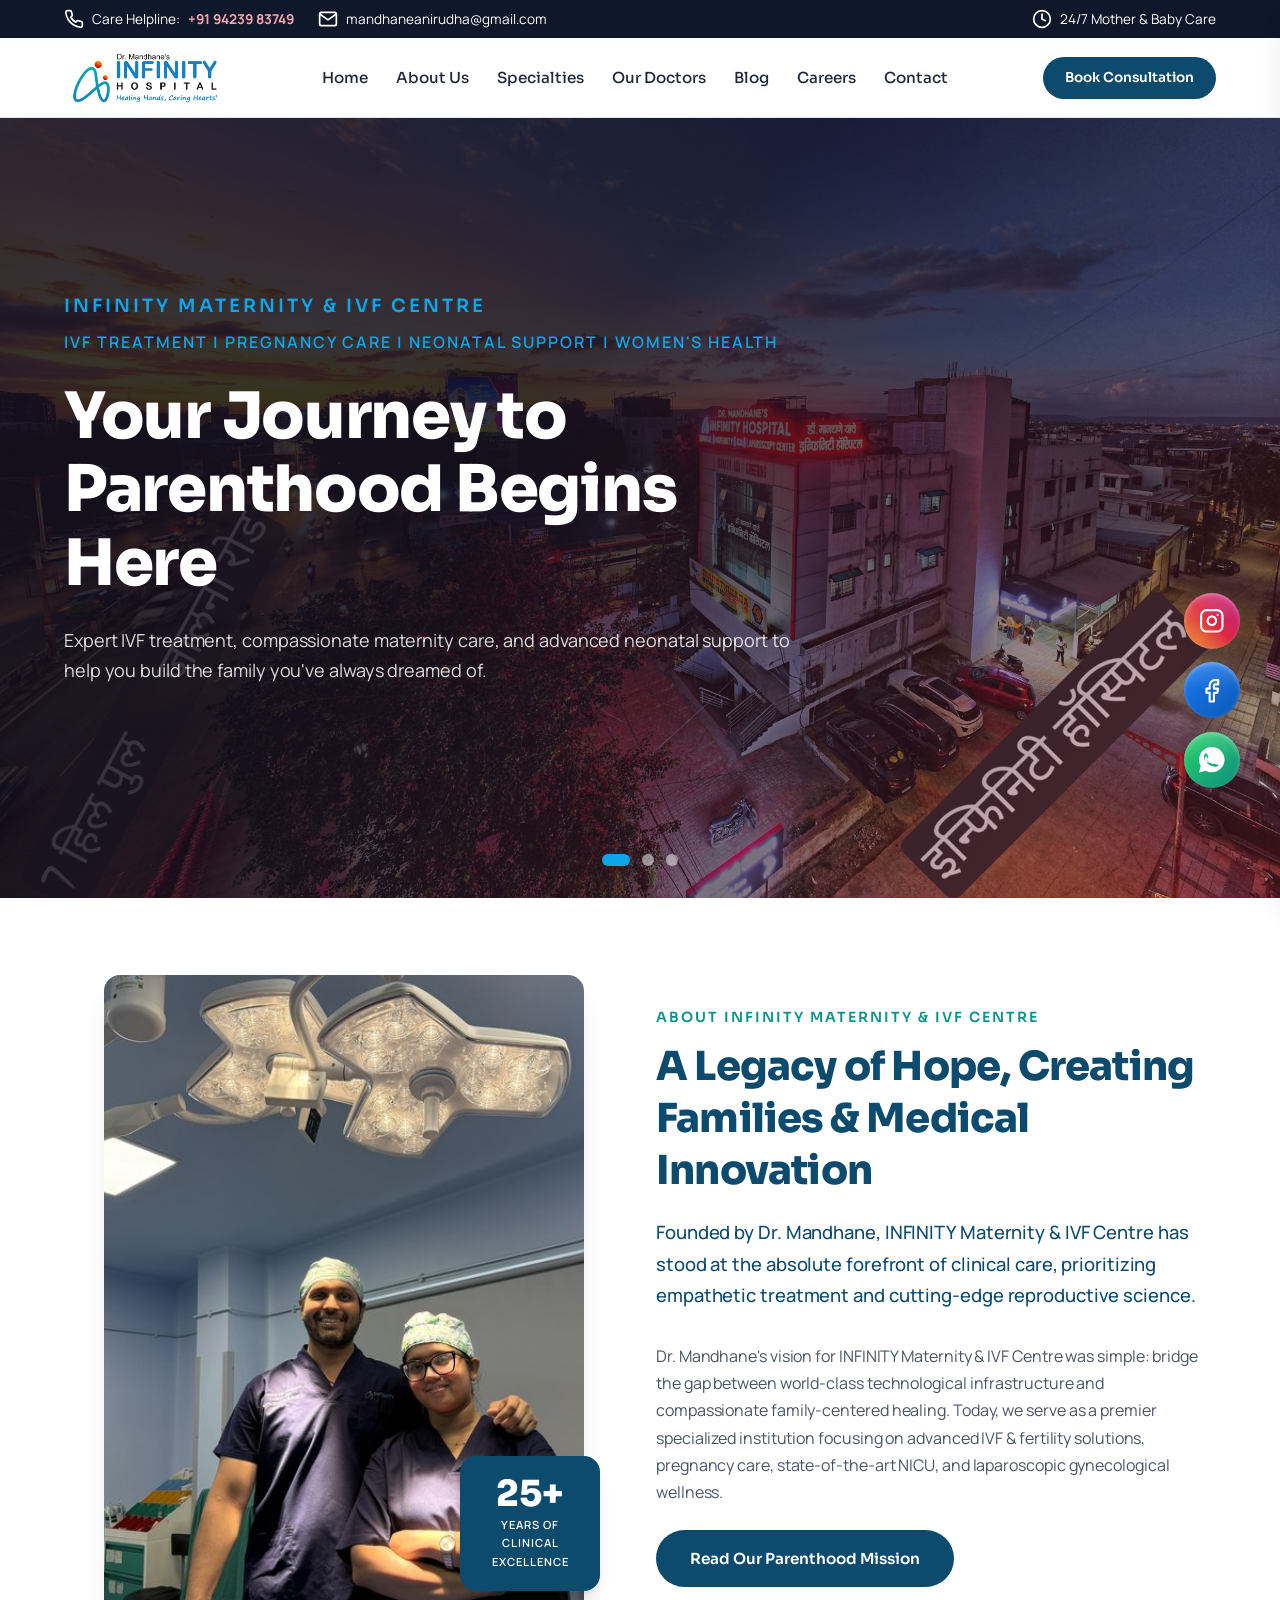
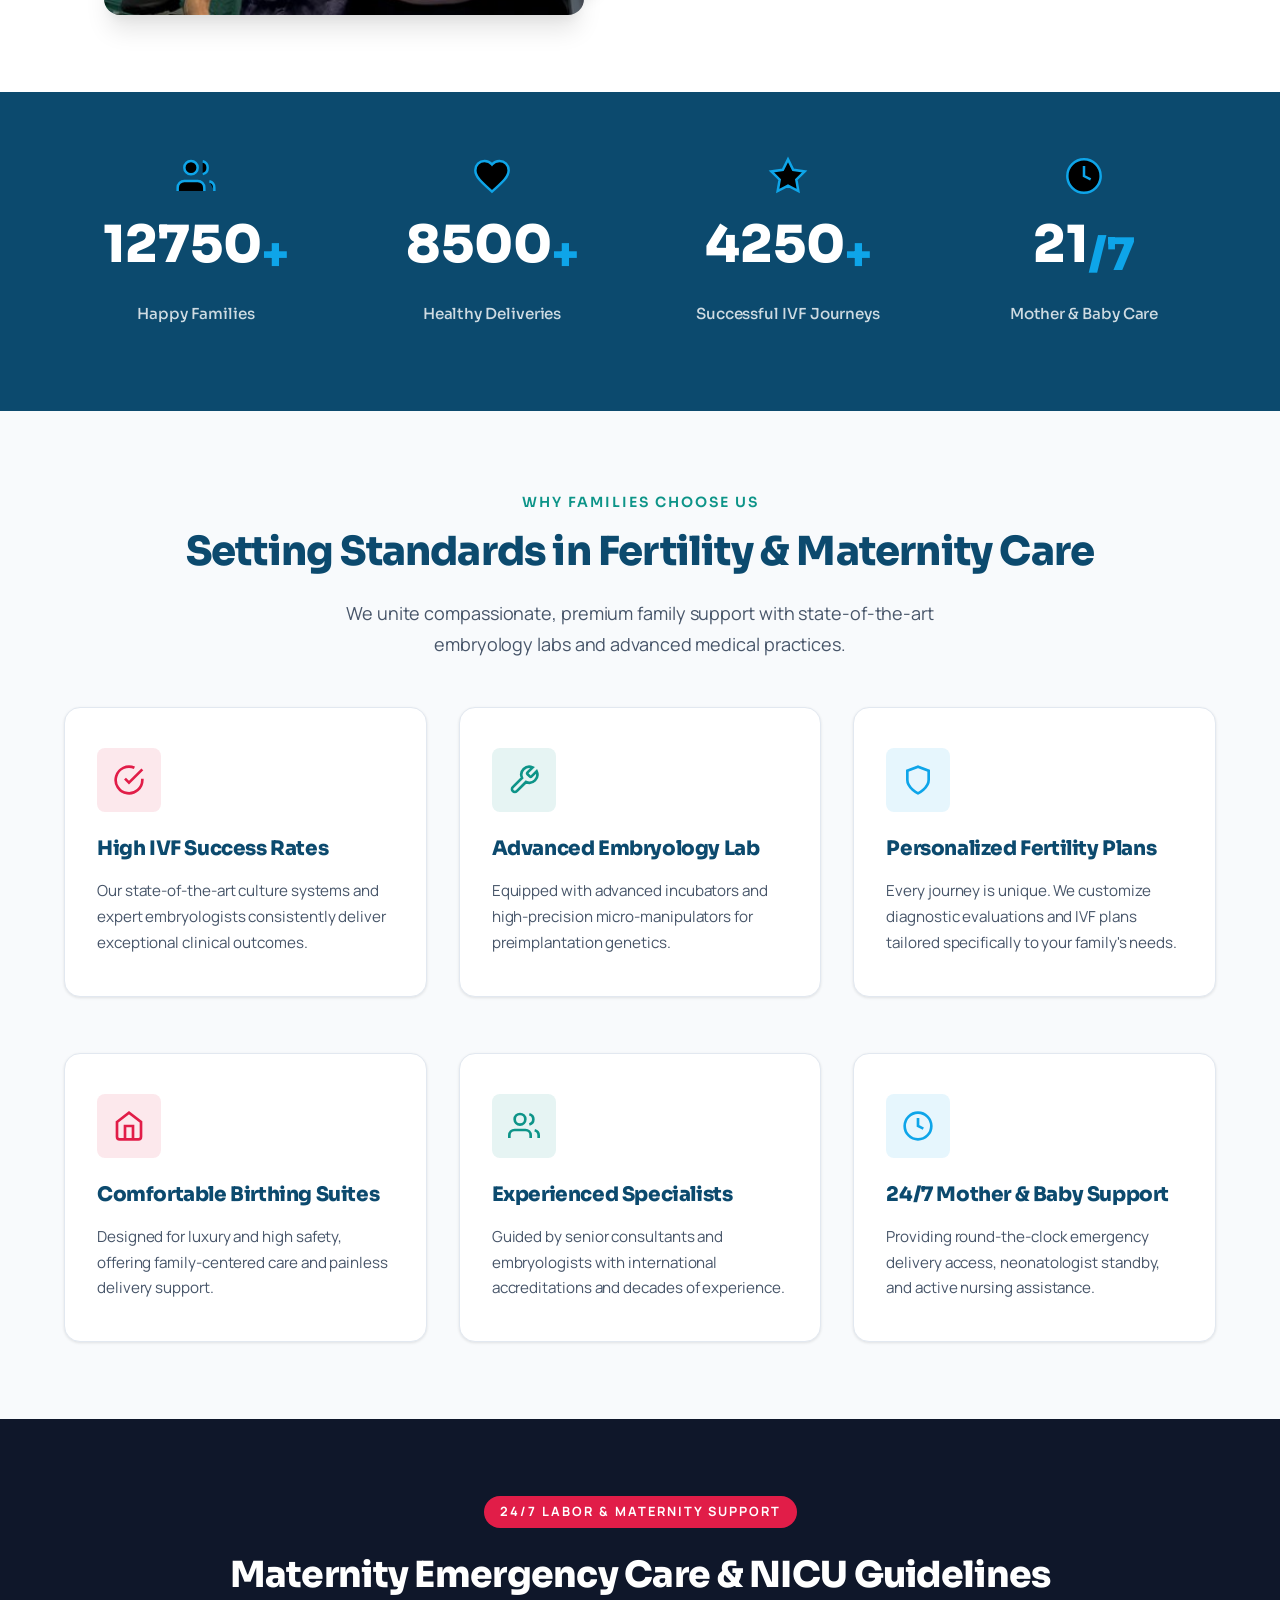
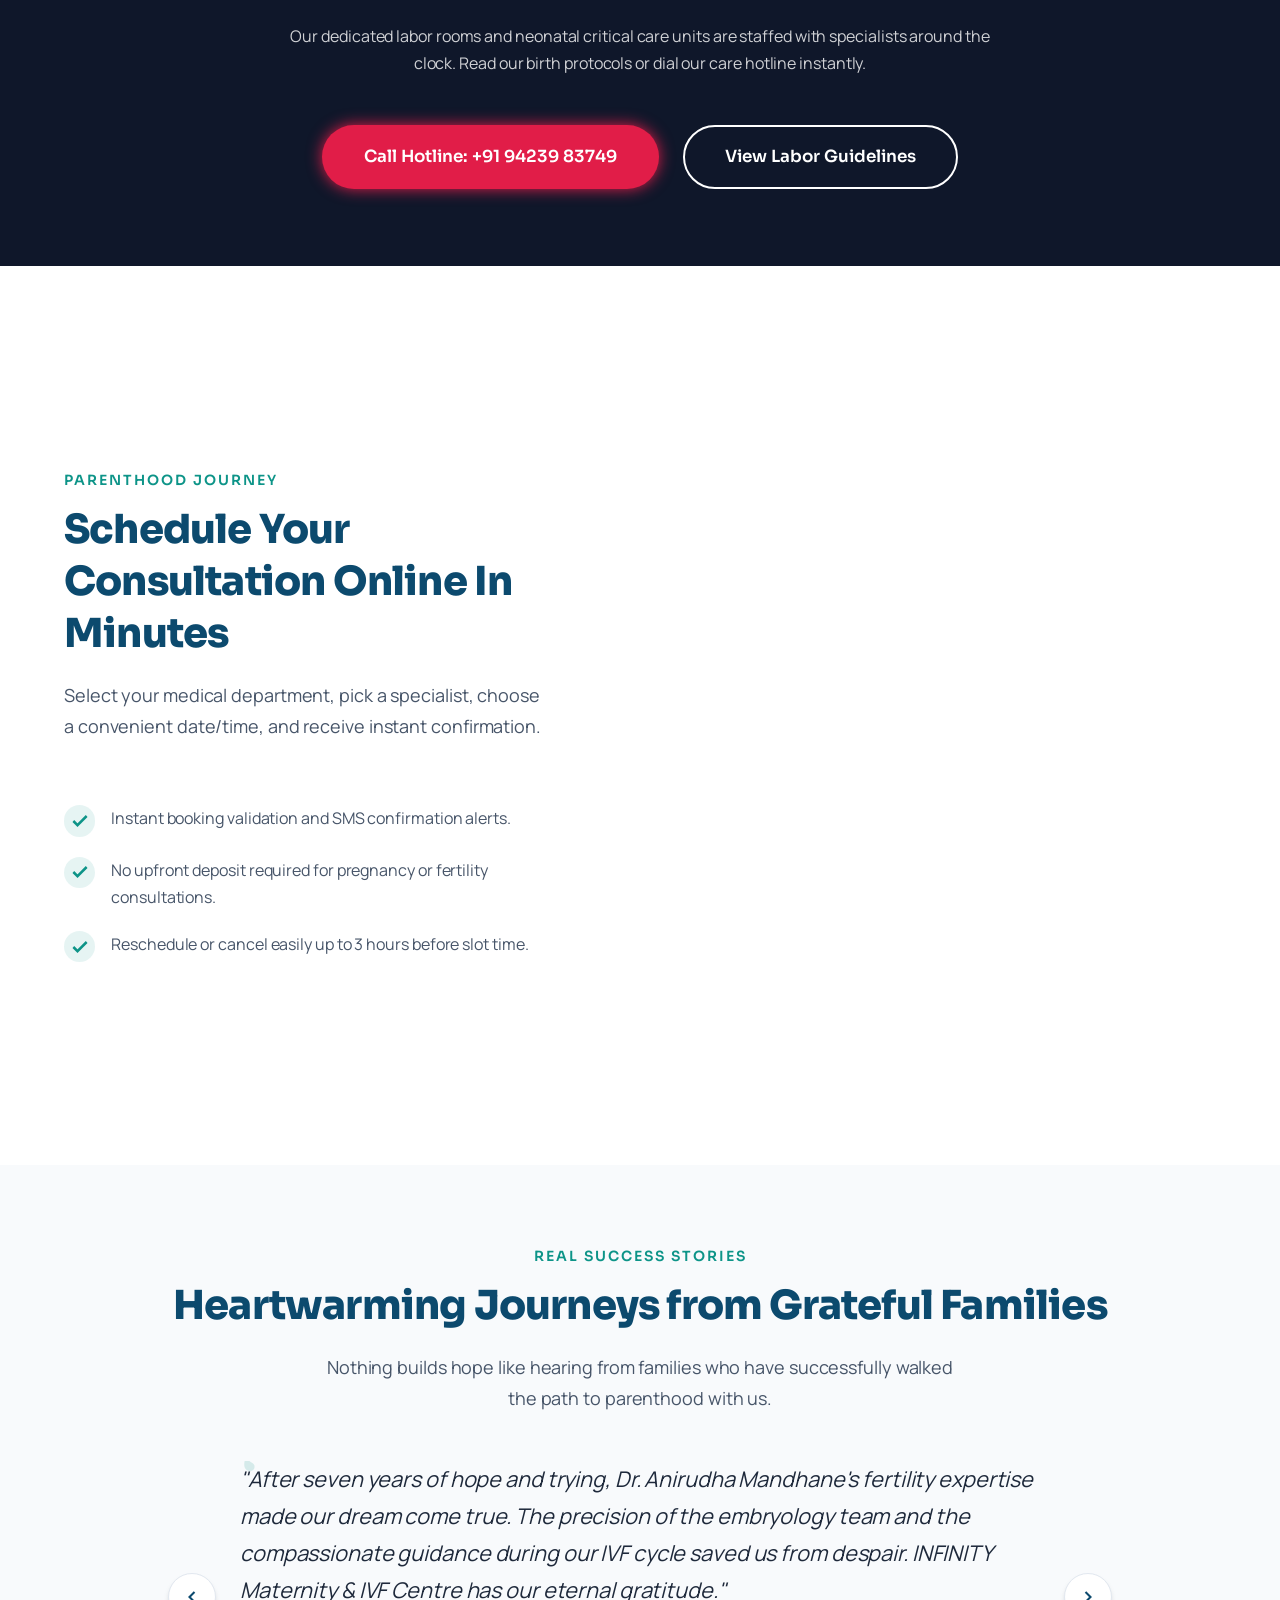
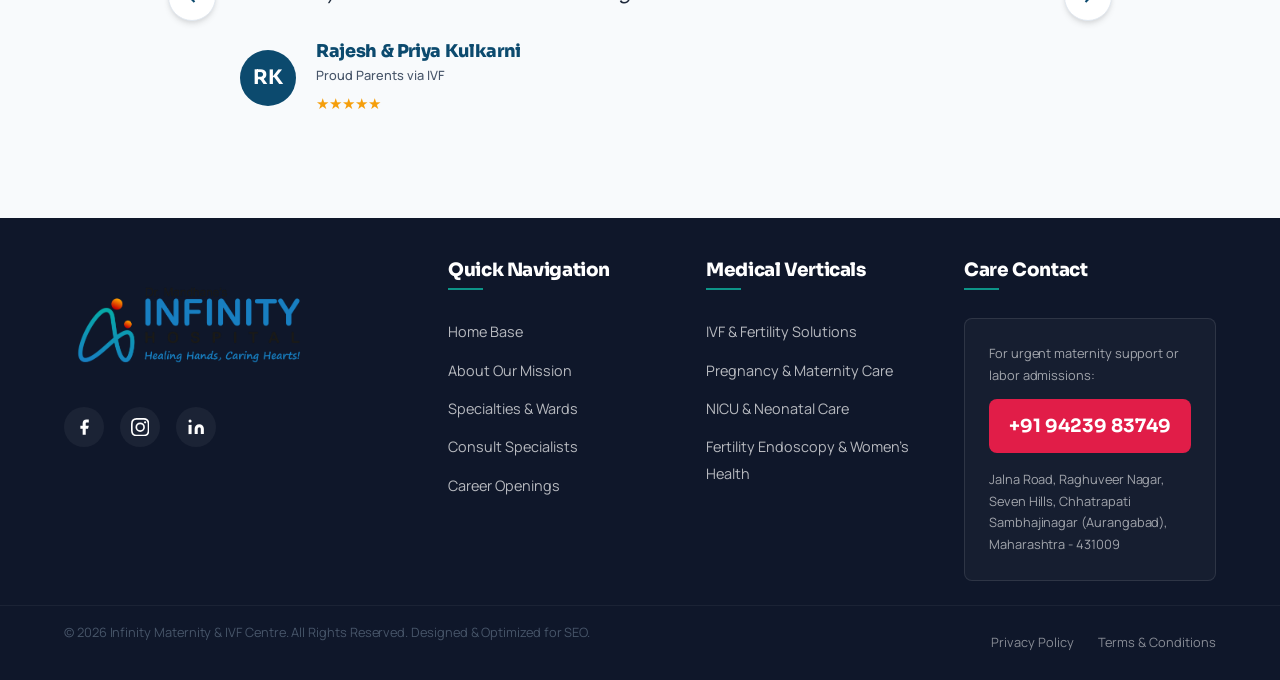
==== INFINITY Hospital/index.html @ 7b7a64b6 "first commit" ====
<!DOCTYPE html>
<html lang="en">

<head>
    <meta charset="UTF-8">
    <meta name="viewport" content="width=device-width, initial-scale=1.0">

    <!-- Primary Meta Tags -->
    <title>INFINITY Maternity & IVF Centre | Nurturing Hope, Creating Families</title>
    <meta name="title" content="INFINITY Maternity & IVF Centre | Nurturing Hope, Creating Families">
    <meta name="description"
        content="INFINITY Maternity & IVF Centre provides world-class fertility treatments, compassionate maternity care, and advanced neonatal support. Book a consultation today.">
    <meta name="keywords"
        content="INFINITY Maternity, Infinity IVF Centre, IVF treatment, pregnancy care, neonatal support, fertility solutions, Aurangabad maternity centre">
    <meta name="author" content="INFINITY Maternity & IVF Centre">
    <meta name="robots" content="index, follow">

    <!-- Open Graph / Facebook -->
    <meta property="og:type" content="website">
    <meta property="og:url" content="https://www.infinitymaternityivf.com/">
    <meta property="og:title" content="INFINITY Maternity & IVF Centre | Nurturing Hope, Creating Families">
    <meta property="og:description"
        content="INFINITY Maternity & IVF Centre provides world-class fertility treatments, compassionate maternity care, and advanced neonatal support.">
    <meta property="og:image" content="asset/logo-png.png">

    <!-- Twitter -->
    <meta property="twitter:card" content="summary_large_image">
    <meta property="twitter:url" content="https://www.infinitymaternityivf.com/">
    <meta property="twitter:title" content="INFINITY Maternity & IVF Centre | Nurturing Hope, Creating Families">
    <meta property="twitter:description"
        content="INFINITY Maternity & IVF Centre provides world-class fertility treatments, compassionate maternity care, and advanced neonatal support.">
    <meta property="twitter:image" content="asset/logo-png.png">

    <!-- Google Fonts -->
    <link rel="preconnect" href="https://fonts.googleapis.com">
    <link rel="preconnect" href="https://fonts.gstatic.com" crossorigin>
    <link
        href="https://fonts.googleapis.com/css2?family=Manrope:wght@300;400;500;600;700;800&family=Sora:wght@300;400;500;600;700;800&display=swap"
        rel="stylesheet">

    <!-- Stylesheet -->
    <link rel="stylesheet" href="style.css">

    <!-- SEO Schema Markup (JSON-LD) -->
    <script type="application/ld+json">
    {
      "@context": "https://schema.org",
      "@type": "MedicalBusiness",
      "name": "INFINITY Maternity & IVF Centre",
      "alternateName": "INFINITY Maternity & IVF Centre",
      "url": "https://www.infinitymaternityivf.com",
      "logo": "https://www.infinitymaternityivf.com/asset/logo-png.png",
      "image": "https://www.infinitymaternityivf.com/assets/images/centre-building.jpg",
      "description": "INFINITY Maternity & IVF Centre provides world-class fertility treatments, compassionate maternity care, and advanced neonatal support.",
      "slogan": "Nurturing Hope, Creating Families",
      "telephone": "+919423983749",
      "emergencyTelephone": "+919423983749",
      "address": {
        "@type": "PostalAddress",
        "streetAddress": "Jalna Road, Raghuveer Nagar, Seven Hills",
        "addressLocality": "Chhatrapati Sambhajinagar (Aurangabad)",
        "addressRegion": "Maharashtra",
        "postalCode": "431009",
        "addressCountry": "IN"
      },
      "geo": {
        "@type": "GeoCoordinates",
        "latitude": "19.8762015",
        "longitude": "75.3492012"
      },
      "openingHoursSpecification": {
        "@type": "OpeningHoursSpecification",
        "dayOfWeek": [
          "Monday",
          "Tuesday",
          "Wednesday",
          "Thursday",
          "Friday",
          "Saturday",
          "Sunday"
        ],
        "opens": "00:00",
        "closes": "23:59"
      },
      "sameAs": [
        "https://www.facebook.com/profile.php?id=61566189864378",
        "https://www.instagram.com/infinityhospital19"
      ]
    }
    </script>
</head>

<body>

    <!-- TOP INFO BAR -->
    <div class="top-bar">
        <div class="container top-bar-content">
            <div class="top-contact-info">
                <span class="info-item">
                    <svg class="icon" viewBox="0 0 24 24">
                        <path
                            d="M22 16.92v3a2 2 0 0 1-2.18 2 19.79 19.79 0 0 1-8.63-3.07 19.5 19.5 0 0 1-6-6 19.79 19.79 0 0 1-3.07-8.67A2 2 0 0 1 4.11 2h3a2 2 0 0 1 2 1.72 12.84 12.84 0 0 0 .7 2.81 2 2 0 0 1-.45 2.11L8.09 9.91a16 16 0 0 0 6 6l1.27-1.27a2 2 0 0 1 2.11-.45 12.84 12.84 0 0 0 2.81.7A2 2 0 0 1 22 16.92z" />
                    </svg>
                    Care Helpline: <a href="tel:+919423983749" class="emergency-link">+91 94239 83749</a>
                </span>
                <span class="info-item hide-mobile">
                    <svg class="icon" viewBox="0 0 24 24">
                        <path d="M4 4h16c1.1 0 2 .9 2 2v12c0 1.1-.9 2-2 2H4c-1.1 0-2-.9-2-2V6c0-1.1.9-2 2-2z" />
                        <polyline points="22,6 12,13 2,6" />
                    </svg>
                    <a href="mailto:mandhaneanirudha@gmail.com">mandhaneanirudha@gmail.com</a>
                </span>
            </div>
            <div class="top-social-hours">
                <span class="info-item">
                    <svg class="icon" viewBox="0 0 24 24">
                        <circle cx="12" cy="12" r="10" />
                        <polyline points="12 6 12 12 16 14" />
                    </svg>
                    24/7 Mother & Baby Care
                </span>
            </div>
        </div>
    </div>

    <!-- STICKY HEADER / NAVIGATION -->
    <header class="main-header">
        <div class="container nav-container">
            <!-- Brand Logo -->
            <a href="index.html" class="logo">
                <img src="asset/logo-png.png" alt="INFINITY Maternity & IVF Centre Logo" class="logo-img">
            </a>

            <!-- Desktop Navigation Menu -->
            <nav class="nav-menu" id="navMenu">
                <a href="index.html" class="nav-link active">Home</a>
                <a href="about.html" class="nav-link">About Us</a>
                <a href="specialties.html" class="nav-link">Specialties</a>
                <a href="doctors.html" class="nav-link">Our Doctors</a>
                <a href="blog.html" class="nav-link">Blog</a>
                <a href="careers.html" class="nav-link">Careers</a>
                <a href="contact.html" class="nav-link">Contact</a>
            </nav>

            <!-- CTA & Burger Action Buttons -->
            <div class="nav-actions">
                <a href="index.html#appointment" class="btn btn-primary btn-sm hide-tablet">Book Consultation</a>
                <button class="burger-menu" id="burgerToggle" aria-label="Toggle Navigation">
                    <span class="line"></span>
                    <span class="line"></span>
                    <span class="line"></span>
                </button>
            </div>
        </div>
    </header>

    <!-- MOBILE DRAWER MENU -->
    <div class="mobile-drawer" id="mobileDrawer">
        <div class="drawer-header">
            <span class="brand-name">INFINITY MATERNITY & IVF CENTRE</span>
            <button class="btn-close" id="drawerClose" aria-label="Close Navigation">&times;</button>
        </div>
        <nav class="drawer-nav">
            <a href="index.html" class="drawer-link">Home</a>
            <a href="about.html" class="drawer-link">About Us</a>
            <a href="specialties.html" class="drawer-link">Specialties & Wards</a>
            <a href="doctors.html" class="drawer-link">Our Doctors</a>
            <a href="blog.html" class="drawer-link">Blog</a>
            <a href="careers.html" class="drawer-link">Careers</a>
            <a href="contact.html" class="drawer-link">Contact Us</a>
            <div class="drawer-cta-wrapper">
                <a href="index.html#appointment" class="btn btn-primary btn-block drawer-booking-btn">Book
                    Consultation</a>
                <a href="tel:+919423983749" class="btn btn-danger btn-block text-center mt-2">Helpline: +91 94239
                    83749</a>
            </div>
        </nav>
    </div>
    <div class="drawer-overlay" id="drawerOverlay"></div>

    <main>
        <!-- HERO BANNER SECTION -->
        <section id="home" class="hero-section">
            <div class="hero-slideshow">
                <!-- Slide 1: Parenthood Journey Begins Here (Warm Rose/Pink) -->
                <div class="hero-slide active"
                    style="background-image: linear-gradient(135deg, rgba(20, 15, 30, 0.85) 40%, rgba(244, 63, 94, 0.2) 100%), url('asset/infinityhospital-1.jpg');">
                </div>
                <!-- Slide 2: Advanced IVF & Fertility Care (Pastel Blue) -->
                <div class="hero-slide"
                    style="background-image: linear-gradient(135deg, rgba(20, 15, 30, 0.85) 40%, rgba(14, 165, 233, 0.2) 100%), url('asset/infinityhospital-2.jpg');">
                </div>
                <!-- Slide 3: Safe Motherhood & Newborn Care (Soft Lavender) -->
                <div class="hero-slide"
                    style="background-image: linear-gradient(135deg, rgba(20, 15, 30, 0.85) 40%, rgba(168, 85, 247, 0.2) 100%), url('asset/infinityhospital-3.jpg');">
                </div>

            </div>

            <div class="container hero-content-wrapper">
                <div class="hero-text-area">
                    <span class="hero-tagline">INFINITY Maternity & IVF Centre</span>
                    <span class="hero-subtitle"
                        style="display: block; font-size: 1rem; font-weight: 600; letter-spacing: 2px; color: var(--primary-light); text-transform: uppercase; margin-top: -0.5rem; margin-bottom: 1.5rem;">IVF
                        Treatment | Pregnancy Care | Neonatal Support | Women's Health</span>
                    <h1 class="hero-headline">Your Journey to<br><span class="highlight-text">Parenthood Begins
                            Here</span></h1>
                    <p class="hero-subtext">Expert IVF treatment, compassionate maternity care, and advanced neonatal
                        support to help you build the family you've always dreamed of.</p>




                </div>


            </div>

            <!-- Carousel Pagination Dots -->
            <div class="slide-dots">
                <span class="slide-dot active" data-slide="0"></span>
                <span class="slide-dot" data-slide="1"></span>
                <span class="slide-dot" data-slide="2"></span>

            </div>
        </section>

        <!-- INTRODUCTION SECTION -->
        <section id="about" class="section about-section">
            <div class="container">
                <div class="grid grid-2">
                    <div class="about-image-wrapper">
                        <div class="image-box">
                            <img src="asset/doctor image.jpg" alt="INFINITY Maternity & IVF Centre Care"
                                class="img-responsive main-about-img">
                            <div class="experience-badge animate-float">
                                <span class="badge-num">25+</span>
                                <span class="badge-txt">Years of Clinical Excellence</span>
                            </div>
                        </div>
                    </div>
                    <div class="about-content">
                        <span class="section-tag">About INFINITY Maternity & IVF Centre</span>
                        <h2 class="section-title">A Legacy of Hope, Creating Families & Medical Innovation</h2>
                        <p class="section-desc text-highlight">Founded by Dr. Mandhane, INFINITY Maternity & IVF Centre
                            has stood at the absolute forefront of clinical care, prioritizing empathetic treatment and
                            cutting-edge reproductive science.</p>
                        <p class="mb-4">Dr. Mandhane's vision for INFINITY Maternity & IVF Centre was simple: bridge the
                            gap between world-class technological infrastructure and compassionate family-centered
                            healing. Today, we serve as a premier specialized institution focusing on advanced IVF &
                            fertility solutions, pregnancy care, state-of-the-art NICU, and laparoscopic gynecological
                            wellness.</p>

                        <a href="about.html" class="btn btn-primary">Read Our Parenthood Mission</a>
                    </div>
                </div>
            </div>
        </section>

        <!-- STATISTICS COUNTER -->
        <section id="statistics" class="stats-section">
            <div class="container stats-container">
                <div class="stat-card">
                    <div class="stat-icon-box">
                        <svg class="stat-icon" viewBox="0 0 24 24">
                            <path d="M17 21v-2a4 4 0 0 0-4-4H5a4 4 0 0 0-4 4v2" />
                            <circle cx="9" cy="7" r="4" />
                            <path d="M23 21v-2a4 4 0 0 0-3-3.87" />
                            <path d="M16 3.13a4 4 0 0 1 0 7.75" />
                        </svg>
                    </div>
                    <span class="stat-number" data-target="15000">0</span><span class="plus">+</span>
                    <p class="stat-label">Happy Families</p>
                </div>
                <div class="stat-card">
                    <div class="stat-icon-box">
                        <svg class="stat-icon" viewBox="0 0 24 24">
                            <path
                                d="M12 21.35l-1.45-1.32C5.4 15.36 2 12.28 2 8.5 2 5.42 4.42 3 7.5 3c1.74 0 3.41.81 4.5 2.09C13.09 3.81 14.76 3 16.5 3 19.58 3 22 5.42 22 8.5c0 3.78-3.4 6.86-8.55 11.54L12 21.35z" />
                        </svg>
                    </div>
                    <span class="stat-number" data-target="10000">0</span><span class="plus">+</span>
                    <p class="stat-label">Healthy Deliveries</p>
                </div>
                <div class="stat-card">
                    <div class="stat-icon-box">
                        <svg class="stat-icon" viewBox="0 0 24 24">
                            <polygon
                                points="12 2 15.09 8.26 22 9.27 17 14.14 18.18 21.02 12 17.77 5.82 21.02 7 14.14 2 9.27 8.91 8.26 12 2" />
                        </svg>
                    </div>
                    <span class="stat-number" data-target="5000">0</span><span class="plus">+</span>
                    <p class="stat-label">Successful IVF Journeys</p>
                </div>
                <div class="stat-card">
                    <div class="stat-icon-box">
                        <svg class="stat-icon" viewBox="0 0 24 24">
                            <circle cx="12" cy="12" r="10" />
                            <polyline points="12 6 12 12 16 14" />
                        </svg>
                    </div>
                    <span class="stat-number" data-target="24">0</span><span class="plus">/7</span>
                    <p class="stat-label">Mother & Baby Care</p>
                </div>
            </div>
        </section>

        <!-- WHY CHOOSE US -->
        <section class="section features-section bg-light">
            <div class="container">
                <div class="section-header text-center">
                    <span class="section-tag">Why Families Choose Us</span>
                    <h2 class="section-title">Setting Standards in Fertility & Maternity Care</h2>
                    <p class="section-desc mx-auto">We unite compassionate, premium family support with state-of-the-art
                        embryology labs and advanced medical practices.</p>
                </div>

                <div class="grid grid-3 mt-5">
                    <div class="feature-card">
                        <div class="feature-icon-wrapper red-accent">
                            <svg viewBox="0 0 24 24">
                                <path d="M22 11.08V12a10 10 0 1 1-5.93-9.14" />
                                <polyline points="22 4 12 14.01 9 11.01" />
                            </svg>
                        </div>
                        <h3>High IVF Success Rates</h3>
                        <p>Our state-of-the-art culture systems and expert embryologists consistently deliver
                            exceptional clinical outcomes.</p>
                    </div>
                    <div class="feature-card">
                        <div class="feature-icon-wrapper teal-accent">
                            <svg viewBox="0 0 24 24">
                                <path
                                    d="M14.7 6.3a1 1 0 0 0 0 1.4l1.6 1.6a1 1 0 0 0 1.4 0l3.77-3.77a6 6 0 0 1-7.94 7.94l-6.91 6.91a2.12 2.12 0 0 1-3-3l6.91-6.91a6 6 0 0 1 7.94-7.94l-3.76 3.76z" />
                            </svg>
                        </div>
                        <h3>Advanced Embryology Lab</h3>
                        <p>Equipped with advanced incubators and high-precision micro-manipulators for preimplantation
                            genetics.</p>
                    </div>
                    <div class="feature-card">
                        <div class="feature-icon-wrapper blue-accent">
                            <svg viewBox="0 0 24 24">
                                <path d="M12 22s8-4 8-10V5l-8-3-8 3v7c0 6 8 10 8 10z" />
                            </svg>
                        </div>
                        <h3>Personalized Fertility Plans</h3>
                        <p>Every journey is unique. We customize diagnostic evaluations and IVF plans tailored
                            specifically to your family's needs.</p>
                    </div>
                    <!-- Additional Row of Cards -->
                    <div class="feature-card mt-4">
                        <div class="feature-icon-wrapper red-accent">
                            <svg viewBox="0 0 24 24">
                                <path d="M3 9l9-7 9 7v11a2 2 0 0 1-2 2H5a2 2 0 0 1-2-2z" />
                                <polyline points="9 22 9 12 15 12 15 22" />
                            </svg>
                        </div>
                        <h3>Comfortable Birthing Suites</h3>
                        <p>Designed for luxury and high safety, offering family-centered care and painless delivery
                            support.</p>
                    </div>
                    <div class="feature-card mt-4">
                        <div class="feature-icon-wrapper teal-accent">
                            <svg viewBox="0 0 24 24">
                                <path d="M17 21v-2a4 4 0 0 0-4-4H5a4 4 0 0 0-4 4v2" />
                                <circle cx="9" cy="7" r="4" />
                                <path d="M23 21v-2a4 4 0 0 0-3-3.87" />
                                <path d="M16 3.13a4 4 0 0 1 0 7.75" />
                            </svg>
                        </div>
                        <h3>Experienced Specialists</h3>
                        <p>Guided by senior consultants and embryologists with international accreditations and decades
                            of experience.</p>
                    </div>
                    <div class="feature-card mt-4">
                        <div class="feature-icon-wrapper blue-accent">
                            <svg viewBox="0 0 24 24">
                                <circle cx="12" cy="12" r="10" />
                                <polyline points="12 6 12 12 16 14" />
                            </svg>
                        </div>
                        <h3>24/7 Mother & Baby Support</h3>
                        <p>Providing round-the-clock emergency delivery access, neonatologist standby, and active
                            nursing assistance.</p>
                    </div>
                </div>
            </div>
        </section>

        <!-- EMERGENCY BRIEF BANNER -->
        <section id="emergency" class="section emergency-guide-section">
            <div class="container text-center">
                <div class="emergency-badge-pulse">24/7 LABOR & MATERNITY SUPPORT</div>
                <h2 style="color: var(--white); font-size: 2.25rem;" class="mb-4">Maternity Emergency Care & NICU
                    Guidelines</h2>
                <p style="color: rgba(255,255,255,0.8); max-width: 700px; margin: 0 auto 2.5rem auto;">Our dedicated
                    labor rooms and neonatal critical care units are staffed with specialists around the clock. Read our
                    birth protocols or dial our care hotline instantly.</p>
                <div class="emergency-cta-bar" style="justify-content: center;">
                    <a href="tel:+919423983749" class="btn btn-danger-glow btn-lg">Call Hotline: +91 94239 83749</a>
                    <a href="emergency.html" class="btn btn-outline-white btn-lg">View Labor Guidelines</a>
                </div>
            </div>
        </section>

        <!-- APPOINTMENT BOOKING FORM -->
        <section id="appointment" class="section appointment-section">
            <div class="container">
                <div class="grid grid-2">
                    <div class="booking-text-block">
                        <span class="section-tag">Parenthood Journey</span>
                        <h2 class="section-title">Schedule Your Consultation Online In Minutes</h2>
                        <p class="section-desc">Select your medical department, pick a specialist, choose a convenient
                            date/time, and receive instant confirmation.</p>

                        <div class="booking-benefits">
                            <div class="benefit-item">
                                <div class="benefit-icon">
                                    <svg viewBox="0 0 24 24">
                                        <polyline points="20 6 9 17 4 12" />
                                    </svg>
                                </div>
                                <p>Instant booking validation and SMS confirmation alerts.</p>
                            </div>
                            <div class="benefit-item">
                                <div class="benefit-icon">
                                    <svg viewBox="0 0 24 24">
                                        <polyline points="20 6 9 17 4 12" />
                                    </svg>
                                </div>
                                <p>No upfront deposit required for pregnancy or fertility consultations.</p>
                            </div>
                            <div class="benefit-item">
                                <div class="benefit-icon">
                                    <svg viewBox="0 0 24 24">
                                        <polyline points="20 6 9 17 4 12" />
                                    </svg>
                                </div>
                                <p>Reschedule or cancel easily up to 3 hours before slot time.</p>
                            </div>
                        </div>
                    </div>

                    <!-- Interactive Appointment Booking Form -->
                    <div class="booking-form-wrapper glass-panel">
                        <h3 class="form-title">Request Consultation</h3>
                        <form id="appointmentForm" class="appointment-form" novalidate>

                            <!-- Department and Doctor Select Grid -->
                            <div class="form-group-row">
                                <div class="form-group">
                                    <label for="bookingDepartment">Select Service <span class="req">*</span></label>
                                    <select id="bookingDepartment" name="department" required>
                                        <option value="" disabled selected>-- Choose Service --</option>
                                        <option value="surgery">IVF & Fertility Solutions</option>
                                        <option value="maternity">Pregnancy & Maternity Care</option>
                                        <option value="icu">NICU & Neonatal Care</option>
                                        <option value="laparoscopy">Fertility Endoscopy & Women's Health</option>
                                    </select>
                                    <span class="error-msg" id="errDepartment">Please select a service category.</span>
                                </div>

                                <div class="form-group">
                                    <label for="bookingDoctor">Select Specialist <span class="req">*</span></label>
                                    <select id="bookingDoctor" name="doctor" required>
                                        <option value="" disabled selected>-- Choose Specialist --</option>
                                    </select>
                                    <span class="error-msg" id="errDoctor">Please select a specialist doctor.</span>
                                </div>
                            </div>

                            <!-- Date and Time Slot Picker Grid -->
                            <div class="form-group-row">
                                <div class="form-group">
                                    <label for="bookingDate">Appointment Date <span class="req">*</span></label>
                                    <input type="date" id="bookingDate" name="date" required>
                                    <span class="error-msg" id="errDate">Please select a valid future date.</span>
                                </div>

                                <div class="form-group">
                                    <label for="bookingTime">Preferred Time Slot <span class="req">*</span></label>
                                    <select id="bookingTime" name="timeSlot" required>
                                        <option value="" disabled selected>-- Choose Time --</option>
                                        <option value="09:00-10:00">09:00 AM - 10:00 AM</option>
                                        <option value="10:00-11:00">10:00 AM - 11:00 AM</option>
                                        <option value="11:00-12:00">11:00 AM - 12:00 PM</option>
                                        <option value="14:00-15:00">02:00 PM - 03:00 PM</option>
                                        <option value="15:00-16:00">03:00 PM - 04:00 PM</option>
                                        <option value="16:00-17:00">04:00 PM - 05:00 PM</option>
                                        <option value="17:00-18:00">05:00 PM - 06:00 PM</option>
                                    </select>
                                    <span class="error-msg" id="errTime">Please select a preferred slot.</span>
                                </div>
                            </div>

                            <!-- Parent Info Grid -->
                            <div class="form-group">
                                <label for="bookingName">Full Name <span class="req">*</span></label>
                                <input type="text" id="bookingName" name="fullName" placeholder="Enter your full name"
                                    required>
                                <span class="error-msg" id="errName">Name must contain at least 3 letters.</span>
                            </div>

                            <div class="form-group-row">
                                <div class="form-group">
                                    <label for="bookingPhone">Phone Number <span class="req">*</span></label>
                                    <input type="tel" id="bookingPhone" name="phone" placeholder="Enter 10-digit number"
                                        required>
                                    <span class="error-msg" id="errPhone">Please enter a valid 10-digit phone
                                        number.</span>
                                </div>

                                <div class="form-group">
                                    <label for="bookingEmail">Email Address</label>
                                    <input type="email" id="bookingEmail" name="email" placeholder="example@mail.com">
                                    <span class="error-msg" id="errEmail">Please enter a valid email address.</span>
                                </div>
                            </div>

                            <!-- Additional Message -->
                            <div class="form-group">
                                <label for="bookingMessage">Brief Inquiry / Health Concern</label>
                                <textarea id="bookingMessage" name="message" rows="3"
                                    placeholder="Describe your query or medical concern (optional)"></textarea>
                            </div>

                            <button type="submit" class="btn btn-primary btn-block submit-booking-btn">Book
                                Consultation</button>
                        </form>
                    </div>
                </div>
            </div>
        </section>

        <!-- TESTIMONIALS SECTION -->
        <section id="testimonials" class="section testimonials-section bg-light">
            <div class="container">
                <div class="section-header text-center">
                    <span class="section-tag">Real Success Stories</span>
                    <h2 class="section-title">Heartwarming Journeys from Grateful Families</h2>
                    <p class="section-desc mx-auto">Nothing builds hope like hearing from families who have successfully
                        walked the path to parenthood with us.</p>
                </div>

                <div class="testimonial-slider-wrapper">
                    <div class="testimonial-slider" id="testimonialSlider">

                        <!-- Slide 1: IVF Success -->
                        <div class="testimonial-slide active">
                            <div class="testimonial-quote-icon">&ldquo;</div>
                            <p class="testimonial-text">"After seven years of hope and trying, Dr. Anirudha Mandhane's
                                fertility expertise made our dream come true. The precision of the embryology team and
                                the compassionate guidance during our IVF cycle saved us from despair. INFINITY
                                Maternity & IVF Centre has our eternal gratitude."</p>
                            <div class="patient-profile">
                                <div class="patient-avatar">RK</div>
                                <div class="patient-info">
                                    <h4 class="patient-name">Rajesh & Priya Kulkarni</h4>
                                    <span class="patient-subtitle">Proud Parents via IVF</span>
                                    <div class="patient-rating">&#9733;&#9733;&#9733;&#9733;&#9733;</div>
                                </div>
                            </div>
                        </div>

                        <!-- Slide 2: Maternity -->
                        <div class="testimonial-slide">
                            <div class="testimonial-quote-icon">&ldquo;</div>
                            <p class="testimonial-text">"The maternity care at INFINITY Maternity & IVF Centre is
                                phenomenal. Throughout my high-risk pregnancy and the birth of our baby girl, the
                                warmth, patience, and professional care exhibited by Dr. Priya Mandhane and the labor
                                staff helped us feel completely safe and comfortable."</p>
                            <div class="patient-profile">
                                <div class="patient-avatar">SM</div>
                                <div class="patient-info">
                                    <h4 class="patient-name">Sunita & Amit More</h4>
                                    <span class="patient-subtitle">Mothers & Baby Care Family</span>
                                    <div class="patient-rating">&#9733;&#9733;&#9733;&#9733;&#9733;</div>
                                </div>
                            </div>
                        </div>

                        <!-- Slide 3: Advanced Endoscopy -->
                        <div class="testimonial-slide">
                            <div class="testimonial-quote-icon">&ldquo;</div>
                            <p class="testimonial-text">"I underwent fertility-enhancing laparoscopic surgery under Dr.
                                Sneha Patil. The entire procedure was explained so clearly, and the treatment
                                successfully resolved our fertility obstacles. I was back to my normal routine in just a
                                few days, filled with renewed hope!"</p>
                            <div class="patient-profile">
                                <div class="patient-avatar">VJ</div>
                                <div class="patient-info">
                                    <h4 class="patient-name">Sneha & Vijay Joshi</h4>
                                    <span class="patient-subtitle">Fertility Support Success</span>
                                    <div class="patient-rating">&#9733;&#9733;&#9733;&#9733;&#9734;</div>
                                </div>
                            </div>
                        </div>

                        <!-- Slide 4: NICU Care -->
                        <div class="testimonial-slide">
                            <div class="testimonial-quote-icon">&ldquo;</div>
                            <p class="testimonial-text">"When our twins were born prematurely and admitted to the NICU,
                                the dedicated care from Dr. Rohit Verma and the neonatal intensivist team was
                                exceptional. Their round-the-clock monitoring and maternal support brought our babies
                                home healthy."</p>
                            <div class="patient-profile">
                                <div class="patient-avatar">AP</div>
                                <div class="patient-info">
                                    <h4 class="patient-name">Anjali & Rohan Patil</h4>
                                    <span class="patient-subtitle">Parents of NICU Twins</span>
                                    <div class="patient-rating">&#9733;&#9733;&#9733;&#9733;&#9733;</div>
                                </div>
                            </div>
                        </div>
                    </div>

                    <!-- Navigation Arrows -->
                    <button class="slider-arrow arrow-left" id="slidePrev" aria-label="Previous Testimonial">
                        <svg viewBox="0 0 24 24">
                            <polyline points="15 18 9 12 15 6" />
                        </svg>
                    </button>
                    <button class="slider-arrow arrow-right" id="slideNext" aria-label="Next Testimonial">
                        <svg viewBox="0 0 24 24">
                            <polyline points="9 18 15 12 9 6" />
                        </svg>
                    </button>
                </div>
            </div>
        </section>
    </main>

    <!-- FOOTER -->
    <footer class="main-footer">
        <div class="container footer-grid">
            <div class="footer-col brand-col">
                <!-- Brand Logo -->
                <a href="index.html" class="footer-logo">
                    <img src="asset/logo-png.png" alt="INFINITY Hospital Logo" class="footer-logo-img">
                </a>
                <p class="footer-about-text"></p>
                <div class="footer-social-links">
                    <a href="https://www.facebook.com/profile.php?id=61566189864378" target="_blank"
                        rel="noopener noreferrer" aria-label="Facebook"><svg viewBox="0 0 24 24">
                            <path d="M18 2h-3a5 5 0 0 0-5 5v3H7v4h3v8h4v-8h3l1-4h-4V7a1 1 0 0 1 1-1h3z" />
                        </svg></a>
                    <a href="https://www.instagram.com/infinityhospital19" target="_blank" rel="noopener noreferrer"
                        aria-label="Instagram"><svg viewBox="0 0 24 24">
                            <path
                                d="M12 2.163c3.204 0 3.584.012 4.85.07 3.252.148 4.771 1.691 4.919 4.919.058 1.265.069 1.645.069 4.849 0 3.205-.012 3.584-.069 4.849-.149 3.225-1.664 4.771-4.919 4.919-1.266.058-1.644.07-4.85.07-3.204 0-3.584-.012-4.849-.07-3.26-.149-4.771-1.699-4.919-4.92-.058-1.265-.07-1.644-.07-4.849 0-3.204.013-3.583.07-4.849.149-3.227 1.664-4.771 4.919-4.919 1.266-.057 1.645-.069 4.849-.069zM12 0C8.741 0 8.333.014 7.053.072 2.695.272.273 2.69.073 7.051.014 8.333 0 8.741 0 12c0 3.259.014 3.668.072 4.948.2 4.358 2.618 6.78 6.98 6.98C8.333 23.986 8.741 24 12 24c3.259 0 3.668-.014 4.948-.072 4.354-.2 6.782-2.618 6.979-6.98.059-1.28.073-1.689.073-4.948 0-3.259-.014-3.667-.072-4.947-.196-4.354-2.617-6.78-6.979-6.98C15.668.014 15.259 0 12 0zm0 5.838a6.162 6.162 0 1 0 0 12.324 6.162 6.162 0 0 0 0-12.324zM12 16a4 4 0 1 1 0-8 4 4 0 0 1 0 8zm6.406-11.845a1.44 1.44 0 1 0 0 2.881 1.44 1.44 0 0 0 0-2.881z" />
                        </svg></a>
                    <a href="#" aria-label="LinkedIn"><svg viewBox="0 0 24 24">
                            <path d="M16 8a6 6 0 0 1 6 6v7h-4v-7a2 2 0 0 0-2-2 2 2 0 0 0-2 2v7h-4v-7a6 6 0 0 1 6-6z" />
                            <rect x="2" y="9" width="4" height="12" />
                            <circle cx="4" cy="4" r="2" />
                        </svg></a>
                </div>
            </div>

            <div class="footer-col">
                <h4>Quick Navigation</h4>
                <ul class="footer-links">
                    <li><a href="index.html">Home Base</a></li>
                    <li><a href="about.html">About Our Mission</a></li>
                    <li><a href="specialties.html">Specialties & Wards</a></li>
                    <li><a href="doctors.html">Consult Specialists</a></li>
                    <li><a href="careers.html">Career Openings</a></li>
                </ul>
            </div>

            <div class="footer-col">
                <h4>Medical Verticals</h4>
                <ul class="footer-links">
                    <li><a href="specialties.html?filter=surgery" class="dept-footer-link" data-filter="surgery">IVF &
                            Fertility Solutions</a></li>
                    <li><a href="specialties.html?filter=maternity" class="dept-footer-link"
                            data-filter="maternity">Pregnancy & Maternity Care</a></li>
                    <li><a href="specialties.html?filter=icu" class="dept-footer-link" data-filter="icu">NICU & Neonatal
                            Care</a></li>
                    <li><a href="specialties.html?filter=laparoscopy" class="dept-footer-link"
                            data-filter="laparoscopy">Fertility Endoscopy & Women's Health</a></li>
                </ul>
            </div>

            <div class="footer-col">
                <h4>Care Contact</h4>
                <div class="footer-emergency-info">
                    <p class="urgency-call-msg">For urgent maternity support or labor admissions:</p>
                    <a href="tel:+919423983749" class="footer-emergency-btn">+91 94239 83749</a>
                    <p class="footer-address"><a
                            href="https://www.google.com/maps/place/INFINITY+HOSPITAL/@19.8762015,75.3492012,874m/data=!3m2!1e3!4b1!4m6!3m5!1s0x3bdba341349c6797:0xf239363230e930c8!8m2!3d19.8762015!4d75.3492012!16s%2Fg%2F11l5dqc1zq"
                            target="_blank" rel="noopener noreferrer"
                            style="color: inherit; text-decoration: none;">Jalna Road, Raghuveer Nagar, Seven Hills,
                            Chhatrapati Sambhajinagar (Aurangabad), Maharashtra - 431009</a></p>
                </div>
            </div>
        </div>

        <div class="footer-bottom">
            <div class="container footer-bottom-content">
                <p>&copy; 2026 Infinity Maternity & IVF Centre. All Rights Reserved. Designed & Optimized for SEO.</p>
                <div class="footer-legal-links">
                    <a href="#">Privacy Policy</a>
                    <a href="#">Terms & Conditions</a>
                </div>
            </div>
        </div>
    </footer>

    <!-- FLOATING ACTIONS -->
    <div class="floating-actions" id="floatingActions">
        <!-- Instagram Button -->
        <a href="https://www.instagram.com/infinityhospital19" class="float-btn float-instagram" target="_blank"
            rel="noopener noreferrer" aria-label="Instagram">
            <svg viewBox="0 0 24 24" class="float-icon">
                <rect x="2" y="2" width="20" height="20" rx="5" ry="5" fill="none" stroke="currentColor"
                    stroke-width="2" stroke-linecap="round" stroke-linejoin="round" />
                <path d="M16 11.37A4 4 0 1 1 12.63 8 4 4 0 0 1 16 11.37z" fill="none" stroke="currentColor"
                    stroke-width="2" stroke-linecap="round" stroke-linejoin="round" />
                <line x1="17.5" y1="6.5" x2="17.51" y2="6.5" fill="none" stroke="currentColor" stroke-width="2"
                    stroke-linecap="round" stroke-linejoin="round" />
            </svg>
            <span class="float-tooltip">Instagram</span>
        </a>
        <!-- Facebook Button -->
        <a href="https://www.facebook.com/profile.php?id=61566189864378" class="float-btn float-facebook"
            target="_blank" rel="noopener noreferrer" aria-label="Facebook">
            <svg viewBox="0 0 24 24" class="float-icon">
                <path d="M18 2h-3a5 5 0 0 0-5 5v3H7v4h3v8h4v-8h3l1-4h-4V7a1 1 0 0 1 1-1h3z" fill="none"
                    stroke="currentColor" stroke-width="2" stroke-linecap="round" stroke-linejoin="round" />
            </svg>
            <span class="float-tooltip">Facebook</span>
        </a>
        <!-- WhatsApp Button -->
        <a href="https://wa.me/919423983749" class="float-btn float-whatsapp" target="_blank" rel="noopener noreferrer"
            aria-label="Chat on WhatsApp">
            <svg viewBox="0 0 24 24" class="float-icon">
                <path
                    d="M12.008 0C5.397 0 .06 5.348.06 11.957c.001 2.1.548 4.145 1.587 5.946L0 24l6.335-1.662c1.745.954 3.712 1.455 5.717 1.456 6.613 0 11.95-5.34 11.953-11.997A11.98 11.98 0 0 0 12.008 0zm6.59 16.953c-.273.766-1.57 1.408-2.155 1.5-1.026.16-2.222.42-5.467-1.042-3.136-1.407-5.11-4.63-5.267-4.847-.156-.217-1.266-1.747-1.266-3.33 0-1.58.825-2.35 1.118-2.656.294-.306.65-.383.878-.383.228 0 .456.002.652.012.203.01.46.008.72.673.275.703.94 2.366 1.02 2.535.084.17.14.368.026.602-.114.234-.173.379-.342.585-.17.206-.356.46-.508.618-.17.17-.348.356-.15.703.197.347.88 1.492 1.884 2.399 1.294 1.162 2.385 1.523 2.723 1.69.338.167.536.14.737-.1.2-.239.878-1.05.11-1.49-.66-.38-1.294-.766-1.57-.766-.276 0-.482.17-.737.46-.255.29-.536.6-.74.493-.203-.11-.856-.326-1.63-1.037-.604-.555-.95-1.127-1.07-1.332-.12-.2-.012-.308.087-.406.09-.09.2-.238.3-.357.1-.12.13-.2.2-.338.07-.138.03-.26-.02-.38-.05-.12-.46-1.14-.63-1.56-.17-.417-.35-.357-.48-.363-.12-.006-.26-.008-.4-.008-.14 0-.36.05-.55.263-.19.214-.73.74-.73 1.804 0 1.066.75 2.1 1.05 2.536.084.17.14.368.026.602z"
                    fill="currentColor" />
            </svg>
            <span class="float-tooltip">WhatsApp</span>
        </a>

    </div>

    <!-- Scroll to Top Button -->
    <button class="scroll-top-btn" id="scrollTopBtn" aria-label="Scroll to Top">
        <svg viewBox="0 0 24 24">
            <polyline points="18 15 12 9 6 15" />
        </svg>
    </button>

    <!-- DYNAMIC DIALOG MODALS -->
    <!-- Book Consultation Modal -->
    <div class="modal-system" id="bookConsultationModal">
        <div class="modal-card modal-booking-card">
            <button class="modal-close-corner" data-modal="bookConsultationModal"
                aria-label="Close Modal">&times;</button>
            <h3 class="form-title" style="margin-bottom: 2rem;">Book Consultation</h3>

            <form id="modalAppointmentForm" class="appointment-form" novalidate>
                <!-- Department and Doctor Select Grid -->
                <div class="form-group-row">
                    <div class="form-group">
                        <label for="modalBookingDepartment">Select Service <span class="req">*</span></label>
                        <select id="modalBookingDepartment" name="department" required>
                            <option value="" disabled selected>-- Choose Service --</option>
                            <option value="surgery">IVF & Fertility Solutions</option>
                            <option value="maternity">Pregnancy & Maternity Care</option>
                            <option value="icu">NICU & Neonatal Care</option>
                            <option value="laparoscopy">Fertility Endoscopy & Women's Health</option>
                        </select>
                        <span class="error-msg" id="modalErrDepartment">Please select a service category.</span>
                    </div>

                    <div class="form-group">
                        <label for="modalBookingDoctor">Select Specialist <span class="req">*</span></label>
                        <select id="modalBookingDoctor" name="doctor" required>
                            <option value="" disabled selected>-- Choose Specialist --</option>
                        </select>
                        <span class="error-msg" id="modalErrDoctor">Please select a specialist doctor.</span>
                    </div>
                </div>

                <!-- Date and Time Slot Picker Grid -->
                <div class="form-group-row">
                    <div class="form-group">
                        <label for="modalBookingDate">Appointment Date <span class="req">*</span></label>
                        <input type="date" id="modalBookingDate" name="date" required>
                        <span class="error-msg" id="modalErrDate">Please select a valid future date.</span>
                    </div>

                    <div class="form-group">
                        <label for="modalBookingTime">Preferred Time Slot <span class="req">*</span></label>
                        <select id="modalBookingTime" name="timeSlot" required>
                            <option value="" disabled selected>-- Choose Time --</option>
                            <option value="09:00-10:00">09:00 AM - 10:00 AM</option>
                            <option value="10:00-11:00">10:00 AM - 11:00 AM</option>
                            <option value="11:00-12:00">11:00 AM - 12:00 PM</option>
                            <option value="14:00-15:00">02:00 PM - 03:00 PM</option>
                            <option value="15:00-16:00">03:00 PM - 04:00 PM</option>
                            <option value="16:00-17:00">04:00 PM - 05:00 PM</option>
                            <option value="17:00-18:00">05:00 PM - 06:00 PM</option>
                        </select>
                        <span class="error-msg" id="modalErrTime">Please select a preferred slot.</span>
                    </div>
                </div>

                <!-- Full Name -->
                <div class="form-group">
                    <label for="modalBookingName">Full Name <span class="req">*</span></label>
                    <input type="text" id="modalBookingName" name="fullName" placeholder="Enter your full name"
                        required>
                    <span class="error-msg" id="modalErrName">Name must contain at least 3 letters.</span>
                </div>

                <!-- Phone and Email -->
                <div class="form-group-row">
                    <div class="form-group">
                        <label for="modalBookingPhone">Phone Number <span class="req">*</span></label>
                        <input type="tel" id="modalBookingPhone" name="phone" placeholder="Enter 10-digit number"
                            required>
                        <span class="error-msg" id="modalErrPhone">Please enter a valid 10-digit phone number.</span>
                    </div>

                    <div class="form-group">
                        <label for="modalBookingEmail">Email Address</label>
                        <input type="email" id="modalBookingEmail" name="email" placeholder="example@mail.com">
                        <span class="error-msg" id="modalErrEmail">Please enter a valid email address.</span>
                    </div>
                </div>

                <!-- Additional Message -->
                <div class="form-group">
                    <label for="modalBookingMessage">Brief Inquiry / Health Concern</label>
                    <textarea id="modalBookingMessage" name="message" rows="3"
                        placeholder="Describe your query or medical concern (optional)"></textarea>
                </div>

                <button type="submit" class="btn btn-primary btn-block submit-booking-btn">Book Consultation</button>
            </form>
        </div>
    </div>

    <!-- Booking Success Modal -->
    <div class="modal-system" id="bookingSuccessModal">
        <div class="modal-card">
            <button class="modal-close-corner" data-modal="bookingSuccessModal"
                aria-label="Close Modal">&times;</button>
            <div class="modal-icon-success">
                <svg viewBox="0 0 24 24">
                    <polyline points="20 6 9 17 4 12" />
                </svg>
            </div>
            <h3>Consultation Requested!</h3>
            <p>Your consultation request is logged. Our fertility & maternity team will verify specialist availability
                and send your confirmation SMS/Email shortly.</p>
            <div class="modal-appointment-summary" id="bookingSummaryDetails">
                <!-- Filled dynamically by JS -->
            </div>
            <button class="btn btn-primary modal-close-btn" data-modal="bookingSuccessModal">Understood</button>
        </div>
    </div>

    <!-- JavaScript File -->
    <script src="script.js"></script>
</body>

</html>
---- INFINITY Hospital/style.css ----
/* ==========================================================================
   Dr. Mandhane's INFINITY Maternity & IVF Centre - Core Stylesheet
   Design: Premium Healthcare, Responsive Grid, Modern Typography, Animations
   ========================================================================== */

@import url('https://fonts.googleapis.com/css2?family=Manrope:wght@300;400;500;600;700;800&family=Sora:wght@300;400;500;600;700;800&display=swap');

/* --- CSS Variables & Design System --- */
:root {
    --primary-color: #0c4a6e;
    /* Deep Trust Ocean Blue */
    --primary-light: #0ea5e9;
    /* Bright Accent Blue */
    --primary-hover: #0369a1;
    --secondary-color: #0d9488;
    /* Caring Teal */
    --secondary-hover: #0f766e;
    --accent-color: #e11d48;
    /* Emergency Rose/Red */
    --accent-hover: #be123c;
    --dark-bg: #0f172a;
    /* Slate 900 */
    --dark-text: #1e293b;
    /* Slate 800 */
    --light-bg: #f8fafc;
    /* Slate 50 */
    --light-text: #475569;
    /* Slate 600 */
    --border-color: #e2e8f0;
    /* Slate 200 */
    --white: #ffffff;

    /* Typography */
    --font-heading: 'Sora', sans-serif;
    --font-body: 'Manrope', sans-serif;

    /* Spacing */
    --container-width: 1200px;
    --section-padding: clamp(3.5rem, 6vw, 6.5rem);

    /* Shadows & Transitions */
    --shadow-sm: 0 1px 3px rgba(0, 0, 0, 0.1);
    --shadow-md: 0 4px 6px -1px rgba(0, 0, 0, 0.1), 0 2px 4px -1px rgba(0, 0, 0, 0.06);
    --shadow-lg: 0 10px 15px -3px rgba(0, 0, 0, 0.1), 0 4px 6px -2px rgba(0, 0, 0, 0.05);
    --shadow-xl: 0 20px 25px -5px rgba(0, 0, 0, 0.1), 0 10px 10px -5px rgba(0, 0, 0, 0.04);
    --shadow-premium: 0 25px 50px -12px rgba(15, 23, 42, 0.08);

    --transition: all 0.3s cubic-bezier(0.4, 0, 0.2, 1);
    --border-radius: 16px;
    --border-radius-sm: 8px;
}

/* --- Base Resets & Global Styles --- */
*,
*::before,
*::after {
    box-sizing: border-box;
    margin: 0;
    padding: 0;
}

html {
    scroll-behavior: smooth;
    scroll-padding-top: 80px;
    /* Offset for sticky nav */
    font-size: 16px;
}

body {
    font-family: var(--font-body);
    font-size: 1rem;
    line-height: 1.65;
    color: var(--dark-text);
    background-color: var(--white);
    overflow-x: hidden;
    -webkit-font-smoothing: antialiased;
    -moz-osx-font-smoothing: grayscale;
    text-rendering: optimizeLegibility;
    overflow-wrap: break-word;
    word-wrap: break-word;
}

/* --- Utilities & Container Layouts --- */
.container {
    width: 100%;
    max-width: var(--container-width);
    margin: 0 auto;
    padding: 0 1.5rem;
}

.section {
    padding: var(--section-padding) 0;
}

.bg-light {
    background-color: var(--light-bg);
}

.text-center {
    text-align: center;
}

.mx-auto {
    margin-left: auto;
    margin-right: auto;
}

.mb-4 {
    margin-bottom: 1.5rem;
}

.mt-4 {
    margin-top: 1.5rem;
}

.mt-5 {
    margin-top: 3rem;
}

.ml-2 {
    margin-left: 0.5rem;
}

/* Grid Systems */
.grid {
    display: grid;
    gap: 2rem;
}

.grid-2 {
    grid-template-columns: repeat(2, 1fr);
}

.grid-3 {
    grid-template-columns: repeat(3, 1fr);
}

.grid-4 {
    grid-template-columns: repeat(4, 1fr);
}

.img-responsive {
    width: 100%;
    height: auto;
    display: block;
}

/* --- Typography Styles --- */
h1,
h2,
h3,
h4,
h5,
h6 {
    font-family: var(--font-heading);
    color: var(--primary-color);
    font-weight: 800;
    line-height: 1.3;
    letter-spacing: -0.02em;
}

p {
    color: var(--light-text);
    margin-bottom: 1.25rem;
    line-height: 1.7;
    letter-spacing: -0.005em;
}

.section-tag {
    display: inline-block;
    color: var(--secondary-color);
    font-family: var(--font-heading);
    font-weight: 600;
    text-transform: uppercase;
    font-size: 0.875rem;
    letter-spacing: 2px;
    margin-bottom: 0.75rem;
}

.section-title {
    font-size: clamp(1.65rem, 4vw, 2.5rem);
    margin-bottom: 1.25rem;
    letter-spacing: -0.02em;
}

.section-desc {
    max-width: 650px;
    font-size: 1.125rem;
    margin-bottom: 2rem;
}

/* --- Interactive Components (Buttons) --- */
.btn {
    display: inline-flex;
    align-items: center;
    justify-content: center;
    padding: 0.875rem 2rem;
    font-family: var(--font-heading);
    font-weight: 600;
    border-radius: 50px;
    text-decoration: none;
    cursor: pointer;
    transition: var(--transition);
    border: 2px solid transparent;
    font-size: 0.95rem;
}

.btn-sm {
    padding: 0.5rem 1.25rem;
    font-size: 0.85rem;
}

.btn-xs {
    padding: 0.35rem 0.75rem;
    font-size: 0.75rem;
    border-radius: 4px;
}

.btn-lg {
    padding: 1rem 2.5rem;
    font-size: 1.05rem;
}

.btn-block {
    display: flex;
    width: 100%;
}

.btn-primary {
    background-color: var(--primary-color);
    color: var(--white);
}

.btn-primary:hover {
    background-color: var(--primary-hover);
    transform: translateY(-2px);
    box-shadow: 0 8px 20px rgba(12, 74, 110, 0.25);
}

.btn-secondary {
    background-color: var(--secondary-color);
    color: var(--white);
}

.btn-secondary:hover {
    background-color: var(--secondary-hover);
    transform: translateY(-2px);
    box-shadow: 0 8px 20px rgba(13, 148, 136, 0.25);
}

.btn-outline-primary {
    background-color: transparent;
    border-color: var(--primary-color);
    color: var(--primary-color);
}

.btn-outline-primary:hover {
    background-color: var(--primary-color);
    color: var(--white);
}

.btn-outline-white {
    background-color: transparent;
    border-color: var(--white);
    color: var(--white);
}

.btn-outline-white:hover {
    background-color: var(--white);
    color: var(--dark-bg);
}

.btn-danger {
    background-color: var(--accent-color);
    color: var(--white);
}

.btn-danger:hover {
    background-color: var(--accent-hover);
}

.btn-danger-glow {
    background-color: var(--accent-color);
    color: var(--white);
    box-shadow: 0 0 15px var(--accent-color);
}

.btn-danger-glow:hover {
    background-color: var(--accent-hover);
    box-shadow: 0 0 25px var(--accent-hover);
    transform: scale(1.03);
}

/* Glass Panels */
.glass-panel {
    background: rgba(255, 255, 255, 0.9);
    backdrop-filter: blur(12px);
    -webkit-backdrop-filter: blur(12px);
    border: 1px solid rgba(255, 255, 255, 0.2);
    box-shadow: var(--shadow-xl);
    border-radius: var(--border-radius);
}

/* Icons */
.icon {
    width: 1.25rem;
    height: 1.25rem;
    fill: none;
    stroke: currentColor;
    stroke-width: 2;
    stroke-linecap: round;
    stroke-linejoin: round;
    display: inline-block;
    vertical-align: middle;
}

/* --- Top Info Bar --- */
.top-bar {
    background-color: var(--dark-bg);
    color: var(--white);
    padding: 0.5rem 0;
    font-size: 0.85rem;
}

.top-bar-content {
    display: flex;
    justify-content: space-between;
    align-items: center;
}

.top-contact-info,
.top-social-hours {
    display: flex;
    gap: 1.5rem;
}

.info-item {
    display: inline-flex;
    align-items: center;
    gap: 0.5rem;
}

.info-item a {
    color: var(--white);
    text-decoration: none;
    transition: var(--transition);
}

.info-item a:hover {
    color: var(--primary-light);
}

.emergency-link {
    font-weight: 700;
    color: #fda4af !important;
    /* light red */
}

/* --- Navigation Header --- */
.main-header {
    background-color: rgba(255, 255, 255, 0.95);
    backdrop-filter: blur(10px);
    -webkit-backdrop-filter: blur(10px);
    border-bottom: 1px solid var(--border-color);
    position: sticky;
    top: 0;
    z-index: 1000;
    transition: var(--transition);
    height: 80px;
    display: flex;
    align-items: center;
}

.nav-container {
    display: flex;
    justify-content: space-between;
    align-items: center;
    width: 100%;
}

.logo {
    display: flex;
    align-items: center;
    text-decoration: none;
    color: var(--primary-color);
    gap: 0.5rem;
}

.logo-img {
    height: 210px;
    max-height: 210px;
    width: auto;
    object-fit: contain;
    margin: -65px 0;
}

.brand-col .logo-img {
    height: 472px;
    max-height: 472px;
    width: auto;
    object-fit: contain;
    margin: -147px 0;
}

.logo-text {
    display: flex;
    flex-direction: column;
    line-height: 1.1;
}

.brand-name {
    font-family: var(--font-heading);
    font-weight: 800;
    font-size: 1.35rem;
    letter-spacing: 1px;
}

.brand-sub {
    font-size: 0.65rem;
    font-weight: 600;
    letter-spacing: 3px;
    color: var(--secondary-color);
}

.nav-menu {
    display: flex;
    gap: 1.75rem;
}

.nav-link {
    text-decoration: none;
    color: var(--dark-text);
    font-weight: 500;
    font-size: 0.95rem;
    font-family: var(--font-heading);
    position: relative;
    padding: 0.5rem 0;
    transition: var(--transition);
}

.nav-link:hover,
.nav-link.active {
    color: var(--primary-color);
}

.nav-link::after {
    content: '';
    position: absolute;
    width: 0;
    height: 2px;
    bottom: 0;
    left: 0;
    background-color: var(--secondary-color);
    transition: var(--transition);
}

.nav-link:hover::after,
.nav-link.active::after {
    width: 100%;
}

.nav-actions {
    display: flex;
    align-items: center;
    gap: 1rem;
}

.burger-menu {
    background: none;
    border: none;
    cursor: pointer;
    display: none;
    flex-direction: column;
    gap: 5px;
    padding: 0.5rem;
    z-index: 1001;
}

.burger-menu .line {
    width: 25px;
    height: 3px;
    background-color: var(--primary-color);
    border-radius: 3px;
    transition: var(--transition);
}

/* Mobile Drawer */
.mobile-drawer {
    position: fixed;
    top: 0;
    right: -320px;
    width: 320px;
    height: 100vh;
    background-color: var(--white);
    z-index: 1100;
    box-shadow: var(--shadow-xl);
    transition: var(--transition);
    padding: 2rem 1.5rem;
    display: flex;
    flex-direction: column;
}

.mobile-drawer.open {
    right: 0;
}

.drawer-header {
    display: flex;
    justify-content: space-between;
    align-items: center;
    margin-bottom: 2rem;
    border-bottom: 1px solid var(--border-color);
    padding-bottom: 1rem;
}

.drawer-header .brand-name {
    font-size: 1.15rem;
    color: var(--primary-color);
}

.btn-close {
    background: none;
    border: none;
    font-size: 2rem;
    cursor: pointer;
    color: var(--light-text);
}

.drawer-nav {
    display: flex;
    flex-direction: column;
    gap: 1.25rem;
}

.drawer-link {
    text-decoration: none;
    color: var(--dark-text);
    font-size: 1.1rem;
    font-family: var(--font-heading);
    font-weight: 500;
    padding-bottom: 0.25rem;
    border-bottom: 1px solid transparent;
}

.drawer-link:hover {
    color: var(--primary-color);
    border-bottom-color: var(--secondary-color);
}

.drawer-cta-wrapper {
    margin-top: auto;
    padding-top: 2rem;
}

.drawer-overlay {
    position: fixed;
    top: 0;
    left: 0;
    width: 100vw;
    height: 100vh;
    background-color: rgba(15, 23, 42, 0.4);
    z-index: 1050;
    opacity: 0;
    visibility: hidden;
    transition: var(--transition);
}

.drawer-overlay.active {
    opacity: 1;
    visibility: visible;
}

/* --- Hero Section --- */
.hero-section {
    position: relative;
    height: calc(100vh - 120px);
    min-height: 650px;
    display: flex;
    align-items: center;
    color: var(--white);
    overflow: hidden;
}

.hero-slideshow {
    position: absolute;
    top: 0;
    left: 0;
    width: 100%;
    height: 100%;
    z-index: 1;
}

.hero-slide {
    position: absolute;
    top: 0;
    left: 0;
    width: 100%;
    height: 100%;
    background-size: cover;
    background-position: center;
    opacity: 0;
    transition: opacity 1.5s ease-in-out;
}

.hero-slide.active {
    opacity: 1;
}

.hero-content-wrapper {
    position: relative;
    z-index: 2;
    display: flex;
    justify-content: flex-start;
    align-items: center;
    gap: 4rem;
    width: 100%;
}

.hero-text-area {
    max-width: 750px;
}

.hero-tagline {
    font-family: var(--font-heading);
    font-weight: 600;
    font-size: 1.15rem;
    color: var(--primary-light);
    letter-spacing: 3px;
    text-transform: uppercase;
    display: inline-block;
    margin-bottom: 1rem;
}

.hero-headline {
    font-size: clamp(2.5rem, 5vw, 4rem);
    color: var(--white);
    font-weight: 800;
    line-height: 1.15;
    margin-bottom: 1.5rem;
}

.highlight-text {
    color: var(--white);
}

.hero-subtext {
    color: rgba(255, 255, 255, 0.85);
    font-size: 1.125rem;
    margin-bottom: 2.5rem;
}






/* Modal Booking Card Styling */
.modal-booking-card {
    max-width: 650px;
    border-radius: var(--border-radius);
    background: var(--white);
    padding: 2.5rem;
    box-shadow: var(--shadow-premium);
    border: 1px solid rgba(12, 74, 110, 0.15);
}

.slide-dots {
    position: absolute;
    bottom: 2rem;
    left: 50%;
    transform: translateX(-50%);
    z-index: 10;
    display: flex;
    gap: 0.75rem;
}

.slide-dot {
    width: 12px;
    height: 12px;
    border-radius: 50%;
    background-color: rgba(255, 255, 255, 0.5);
    cursor: pointer;
    transition: var(--transition);
}

.slide-dot.active {
    background-color: var(--primary-light);
    width: 28px;
    border-radius: 6px;
}

/* Animations */
@keyframes pulse {
    0% {
        transform: scale(1);
        box-shadow: 0 0 0 0 rgba(255, 255, 255, 0.4);
    }

    70% {
        transform: scale(1.1);
        box-shadow: 0 0 0 10px rgba(255, 255, 255, 0);
    }

    100% {
        transform: scale(1);
        box-shadow: 0 0 0 0 rgba(255, 255, 255, 0);
    }
}

/* --- Introduction Section --- */
.about-section .grid-2 {
    align-items: center;
}

.about-image-wrapper {
    position: relative;
    max-width: 480px;
    width: 100%;
    margin: 0 auto;
}

.image-box {
    position: relative;
    z-index: 1;
    width: 100%;
}

.main-about-img {
    width: 100%;
    aspect-ratio: 3/4;
    object-fit: cover;
    object-position: center top;
    border-radius: var(--border-radius);
    box-shadow: var(--shadow-xl);
}

.experience-badge {
    position: absolute;
    bottom: 1.5rem;
    right: -1rem;
    background-color: var(--primary-color);
    color: var(--white);
    padding: 1.25rem;
    border-radius: var(--border-radius);
    box-shadow: var(--shadow-lg);
    display: flex;
    flex-direction: column;
    align-items: center;
    width: 140px;
    z-index: 2;
}

.badge-num {
    font-size: 2.25rem;
    font-weight: 800;
    font-family: var(--font-heading);
    line-height: 1;
}

.badge-txt {
    font-size: 0.7rem;
    text-align: center;
    font-weight: 600;
    text-transform: uppercase;
    letter-spacing: 1px;
    margin-top: 0.25rem;
}

.text-highlight {
    font-size: 1.15rem;
    color: var(--primary-color);
    font-weight: 500;
}

.mission-vision-grid {
    display: flex;
    flex-direction: column;
    gap: 1.5rem;
    margin-top: 2rem;
}

.mission-box {
    display: flex;
    gap: 1.25rem;
    align-items: flex-start;
}

.mv-icon-wrapper {
    background-color: rgba(13, 148, 136, 0.1);
    color: var(--secondary-color);
    padding: 0.75rem;
    border-radius: var(--border-radius-sm);
    display: flex;
    align-items: center;
    justify-content: center;
    flex-shrink: 0;
}

.mv-icon-wrapper svg {
    width: 1.5rem;
    height: 1.5rem;
    fill: none;
    stroke: currentColor;
    stroke-width: 2;
}

.mv-text h4 {
    font-size: 1.1rem;
    margin-bottom: 0.25rem;
}

.mv-text p {
    font-size: 0.95rem;
    margin-bottom: 0;
}

/* --- Statistics Section --- */
.stats-section {
    background-color: var(--primary-color);
    color: var(--white);
    padding: 4rem 0;
}

.stats-container {
    display: grid;
    grid-template-columns: repeat(4, 1fr);
    gap: 2rem;
}

.stat-card {
    text-align: center;
}

.stat-icon-box {
    margin-bottom: 1rem;
    color: var(--primary-light);
}

.stat-icon {
    width: 2.5rem;
    height: 2.5rem;
    stroke: currentColor;
    stroke-width: 1.5;
}

.stat-number {
    font-size: clamp(2.5rem, 4vw, 3.5rem);
    font-family: var(--font-heading);
    font-weight: 800;
    line-height: 1;
}

.plus {
    font-size: clamp(2rem, 3.5vw, 3rem);
    font-family: var(--font-heading);
    font-weight: 800;
    color: var(--primary-light);
    vertical-align: top;
}

.stat-label {
    color: rgba(255, 255, 255, 0.8);
    font-size: 0.95rem;
    margin-top: 0.5rem;
    font-family: var(--font-heading);
    font-weight: 500;
}

/* --- Features Section --- */
.feature-card {
    background-color: var(--white);
    padding: 2.5rem 2rem;
    border-radius: var(--border-radius);
    box-shadow: var(--shadow-sm);
    transition: var(--transition);
    border: 1px solid var(--border-color);
}

.feature-card:hover {
    transform: translateY(-5px);
    box-shadow: var(--shadow-xl);
    border-color: rgba(12, 74, 110, 0.1);
}

.feature-icon-wrapper {
    display: inline-flex;
    padding: 1rem;
    border-radius: var(--border-radius-sm);
    margin-bottom: 1.5rem;
}

.feature-icon-wrapper svg {
    width: 2rem;
    height: 2rem;
    stroke: currentColor;
    stroke-width: 2;
    fill: none;
}

.feature-icon-wrapper.red-accent {
    background-color: rgba(225, 29, 72, 0.1);
    color: var(--accent-color);
}

.feature-icon-wrapper.teal-accent {
    background-color: rgba(13, 148, 136, 0.1);
    color: var(--secondary-color);
}

.feature-icon-wrapper.blue-accent {
    background-color: rgba(14, 165, 233, 0.1);
    color: var(--primary-light);
}

.feature-card h3 {
    font-size: 1.25rem;
    margin-bottom: 1rem;
}

.feature-card p {
    font-size: 0.95rem;
    margin-bottom: 0;
}

/* Certifications Showcase */
.certifications-showcase {
    margin-top: 5rem;
    padding-top: 4rem;
    border-top: 1px solid var(--border-color);
}

.cert-title {
    font-size: 1.25rem;
    margin-bottom: 2.5rem;
    color: var(--light-text);
    text-transform: uppercase;
    letter-spacing: 2px;
}

.cert-badges-grid {
    display: grid;
    grid-template-columns: repeat(3, 1fr);
    gap: 3rem;
}

.cert-item {
    display: flex;
    gap: 1.25rem;
    align-items: center;
}

.cert-icon {
    background-color: var(--white);
    color: var(--primary-color);
    padding: 1rem;
    border-radius: 50%;
    box-shadow: var(--shadow-md);
    flex-shrink: 0;
    display: flex;
    align-items: center;
    justify-content: center;
}

.cert-icon svg {
    width: 2rem;
    height: 2rem;
    stroke: currentColor;
    stroke-width: 2;
    fill: none;
}

.cert-item h5 {
    font-size: 1.05rem;
    margin-bottom: 0.25rem;
}

.cert-item p {
    font-size: 0.85rem;
    margin-bottom: 0;
}

/* --- Specialties Section --- */
.department-filters-wrapper {
    display: flex;
    justify-content: center;
    flex-wrap: wrap;
    gap: 0.75rem;
    margin-bottom: 3rem;
}

.filter-btn {
    background-color: var(--light-bg);
    border: 1px solid var(--border-color);
    color: var(--light-text);
    padding: 0.65rem 1.5rem;
    border-radius: 50px;
    font-family: var(--font-heading);
    font-weight: 600;
    font-size: 0.9rem;
    cursor: pointer;
    transition: var(--transition);
}

.filter-btn:hover,
.filter-btn.active {
    background-color: var(--primary-color);
    border-color: var(--primary-color);
    color: var(--white);
    box-shadow: 0 4px 12px rgba(12, 74, 110, 0.2);
}

.department-cards-grid {
    transition: var(--transition);
}

.department-card {
    background-color: var(--white);
    border-radius: var(--border-radius);
    padding: 2.5rem;
    box-shadow: var(--shadow-sm);
    border: 1px solid var(--border-color);
    display: none;
    flex-direction: column;
    transition: var(--transition);
}

.department-card.show-card {
    display: flex;
    animation: fadeIn 0.5s ease;
}

.dept-header-icon {
    width: 4rem;
    height: 4rem;
    border-radius: var(--border-radius-sm);
    display: flex;
    align-items: center;
    justify-content: center;
    margin-bottom: 1.5rem;
}

.dept-header-icon svg {
    width: 2rem;
    height: 2rem;
    stroke: currentColor;
    stroke-width: 2;
    fill: none;
}

.cardiology-theme {
    background-color: rgba(225, 29, 72, 0.1);
    color: var(--accent-color);
}

.neurology-theme {
    background-color: rgba(14, 165, 233, 0.1);
    color: var(--primary-light);
}

.pediatrics-theme {
    background-color: rgba(13, 148, 136, 0.1);
    color: var(--secondary-color);
}

.orthopedics-theme {
    background-color: rgba(245, 158, 11, 0.1);
    color: #f59e0b;
}

.surgery-theme {
    background-color: rgba(139, 92, 246, 0.1);
    color: #8b5cf6;
}

.department-card h3 {
    font-size: 1.35rem;
    margin-bottom: 0.5rem;
}

.dept-tagline {
    font-size: 0.85rem;
    font-weight: 700;
    color: var(--light-text);
    text-transform: uppercase;
    letter-spacing: 1px;
    margin-bottom: 1.25rem;
}

.dept-summary {
    font-size: 0.95rem;
    margin-bottom: 1.5rem;
    flex-grow: 1;
}

.dept-points {
    list-style: none;
    margin-bottom: 2rem;
}

.dept-points li {
    font-size: 0.875rem;
    color: var(--dark-text);
    font-weight: 500;
    margin-bottom: 0.5rem;
    display: flex;
    align-items: center;
    gap: 0.5rem;
}

.dept-points li::before {
    content: '\2022';
    color: var(--secondary-color);
    font-size: 1.25rem;
}

.dept-learn-link {
    font-family: var(--font-heading);
    font-weight: 700;
    color: var(--primary-color);
    text-decoration: none;
    font-size: 0.95rem;
    transition: var(--transition);
}

.dept-learn-link:hover {
    color: var(--secondary-color);
    padding-left: 5px;
}

@keyframes fadeIn {
    from {
        opacity: 0;
        transform: translateY(10px);
    }

    to {
        opacity: 1;
        transform: translateY(0);
    }
}

/* --- Meet Our Doctors --- */
.doctors-search-row {
    display: flex;
    gap: 1.5rem;
    margin-bottom: 3rem;
}

.search-input-wrapper {
    flex-grow: 1;
    position: relative;
}

.search-icon-field {
    position: absolute;
    left: 1.25rem;
    top: 50%;
    transform: translateY(-50%);
    width: 1.25rem;
    height: 1.25rem;
    color: var(--light-text);
    fill: none;
    stroke: currentColor;
    stroke-width: 2;
}

.search-input-wrapper input {
    width: 100%;
    padding: 0.875rem 1rem 0.875rem 3.25rem;
    border-radius: var(--border-radius-sm);
    border: 1px solid var(--border-color);
    outline: none;
    font-size: 0.95rem;
    font-family: var(--font-body);
    transition: var(--transition);
}

.search-input-wrapper input:focus {
    border-color: var(--primary-color);
    box-shadow: 0 0 0 3px rgba(12, 74, 110, 0.1);
}

.filter-dropdown-wrapper select {
    padding: 0.875rem 2.5rem 0.875rem 1.25rem;
    border-radius: var(--border-radius-sm);
    border: 1px solid var(--border-color);
    background-color: var(--white);
    outline: none;
    font-family: var(--font-heading);
    font-weight: 600;
    font-size: 0.95rem;
    color: var(--dark-text);
    cursor: pointer;
    height: 100%;
    transition: var(--transition);
}

.filter-dropdown-wrapper select:focus {
    border-color: var(--primary-color);
}

.doctor-card {
    background-color: var(--white);
    border-radius: var(--border-radius);
    border: 1px solid var(--border-color);
    overflow: hidden;
    box-shadow: var(--shadow-sm);
    transition: var(--transition);
    display: flex;
    flex-direction: column;
}

.doctor-card:hover {
    transform: translateY(-5px);
    box-shadow: var(--shadow-xl);
}

.doc-image-box {
    position: relative;
    height: 220px;
    background-color: var(--light-bg);
    display: flex;
    align-items: center;
    justify-content: center;
    overflow: hidden;
}

.doc-svg-placeholder {
    width: 100%;
    height: 100%;
    display: flex;
    align-items: center;
    justify-content: center;
    padding: 1.5rem;
}

.cardiology-doc {
    background: radial-gradient(circle, #ffe4e6 0%, #fda4af 100%);
}

.pediatrics-doc {
    background: radial-gradient(circle, #ccfbf1 0%, #99f6e4 100%);
}

.neurology-doc {
    background: radial-gradient(circle, #e0f2fe 0%, #bae6fd 100%);
}

.orthopedics-doc {
    background: radial-gradient(circle, #fef3c7 0%, #fde68a 100%);
}

.surgery-doc {
    background: radial-gradient(circle, #f5f3ff 0%, #ddd6fe 100%);
}

.doc-icon {
    height: 100%;
    width: auto;
}

.doc-badge {
    position: absolute;
    bottom: 1rem;
    left: 1rem;
    background-color: var(--primary-color);
    color: var(--white);
    font-size: 0.75rem;
    font-weight: 700;
    font-family: var(--font-heading);
    padding: 0.25rem 0.75rem;
    border-radius: 50px;
    letter-spacing: 0.5px;
}

.doc-details {
    padding: 1.75rem;
    flex-grow: 1;
    display: flex;
    flex-direction: column;
}

.doc-dept-lbl {
    font-family: var(--font-heading);
    font-weight: 700;
    font-size: 0.75rem;
    color: var(--secondary-color);
    letter-spacing: 1.5px;
    margin-bottom: 0.5rem;
    display: block;
}

.doc-details h3 {
    font-size: 1.25rem;
    margin-bottom: 0.25rem;
}

.doc-degree {
    font-size: 0.875rem;
    font-weight: 600;
    color: var(--dark-text);
    margin-bottom: 0.25rem;
}

.doc-exp {
    font-size: 0.85rem;
    color: var(--light-text);
    margin-bottom: 0.75rem;
}

.doc-ratings {
    display: flex;
    align-items: center;
    gap: 0.5rem;
    font-size: 0.8rem;
    margin-bottom: 1.25rem;
}

.stars {
    color: #f59e0b;
    /* Amber Star */
    font-size: 1.1rem;
}

.reviews {
    color: var(--light-text);
}

.doc-divider {
    border: 0;
    border-top: 1px solid var(--border-color);
    margin-bottom: 1rem;
}

.doc-schedule-info {
    font-size: 0.85rem;
    color: var(--light-text);
    display: flex;
    align-items: center;
    gap: 0.5rem;
    margin-bottom: 1.5rem;
    flex-grow: 1;
}

.no-results-alert {
    display: flex;
    flex-direction: column;
    align-items: center;
    justify-content: center;
    background-color: var(--white);
    border: 1px solid var(--border-color);
    border-radius: var(--border-radius);
    padding: 3rem;
    text-align: center;
    box-shadow: var(--shadow-sm);
}

.alert-icon {
    width: 3rem;
    height: 3rem;
    stroke: var(--accent-color);
    fill: none;
    stroke-width: 1.5;
    margin-bottom: 1rem;
}

.no-results-alert p {
    font-size: 1.1rem;
    max-width: 500px;
    margin-bottom: 0;
}

/* --- Emergency Guide Section --- */
.emergency-guide-section {
    background-color: var(--dark-bg);
    color: var(--white);
    position: relative;
}

.emergency-main-panel {
    background-color: rgba(225, 29, 72, 0.05);
    border: 1px solid rgba(225, 29, 72, 0.2);
    border-radius: var(--border-radius);
    padding: clamp(2rem, 5vw, 4rem);
}

.emergency-badge-pulse {
    background-color: var(--accent-color);
    color: var(--white);
    font-size: 0.8rem;
    font-weight: 700;
    padding: 0.35rem 1rem;
    border-radius: 50px;
    display: inline-block;
    margin-bottom: 1.5rem;
    letter-spacing: 2px;
    animation: beacon 1.5s infinite;
}

@keyframes beacon {
    0% {
        box-shadow: 0 0 0 0 rgba(225, 29, 72, 0.6);
    }

    70% {
        box-shadow: 0 0 0 10px rgba(225, 29, 72, 0);
    }

    100% {
        box-shadow: 0 0 0 0 rgba(225, 29, 72, 0);
    }
}

.emergency-main-panel h2 {
    color: var(--white);
    font-size: clamp(1.75rem, 4vw, 2.5rem);
    margin-bottom: 1rem;
}

.emergency-main-panel p {
    color: rgba(255, 255, 255, 0.8);
    font-size: 1.1rem;
    max-width: 800px;
}

.guideline-card {
    background-color: rgba(255, 255, 255, 0.05);
    border: 1px solid rgba(255, 255, 255, 0.1);
    padding: 2rem;
    border-radius: var(--border-radius-sm);
}

.guideline-card h4 {
    color: var(--white);
    margin-bottom: 0.75rem;
    font-size: 1.15rem;
}

.guideline-card p {
    font-size: 0.95rem;
    margin-bottom: 0;
}

.bold-link {
    color: var(--white);
    font-weight: 700;
    text-decoration: underline;
}

.emergency-cta-bar {
    display: flex;
    gap: 1.5rem;
    margin-top: 3rem;
}

/* --- Appointment Booking Section --- */
.booking-text-block {
    display: flex;
    flex-direction: column;
    justify-content: center;
}

.booking-benefits {
    display: flex;
    flex-direction: column;
    gap: 1.25rem;
    margin-top: 2rem;
}

.benefit-item {
    display: flex;
    gap: 1rem;
    align-items: flex-start;
}

.benefit-icon {
    background-color: rgba(13, 148, 136, 0.1);
    color: var(--secondary-color);
    padding: 0.35rem;
    border-radius: 50%;
    display: flex;
    align-items: center;
    justify-content: center;
    flex-shrink: 0;
}

.benefit-icon svg {
    width: 1.25rem;
    height: 1.25rem;
    stroke: currentColor;
    stroke-width: 3;
    fill: none;
}

.benefit-item p {
    font-size: 1rem;
    margin-bottom: 0;
}

.booking-form-wrapper {
    padding: 3rem;
}

.form-title {
    font-size: 1.75rem;
    margin-bottom: 1.5rem;
    border-left: 4px solid var(--primary-color);
    padding-left: 0.75rem;
}

.appointment-form {
    display: flex;
    flex-direction: column;
    gap: 1.25rem;
}

.form-group-row {
    display: grid;
    grid-template-columns: repeat(2, 1fr);
    gap: 1rem;
}

.form-group {
    display: flex;
    flex-direction: column;
    gap: 0.5rem;
}

.form-group label {
    font-weight: 600;
    font-size: 0.875rem;
    color: var(--dark-text);
}

.req {
    color: var(--accent-color);
}

.form-group input,
.form-group select,
.form-group textarea {
    padding: 0.75rem 1rem;
    border-radius: var(--border-radius-sm);
    border: 1px solid var(--border-color);
    font-family: var(--font-body);
    font-size: 0.95rem;
    outline: none;
    transition: var(--transition);
}

.form-group input:focus,
.form-group select:focus,
.form-group textarea:focus {
    border-color: var(--primary-color);
    box-shadow: 0 0 0 3px rgba(12, 74, 110, 0.1);
}

/* Validations Errors */
.form-group.error input,
.form-group.error select,
.form-group.error textarea {
    border-color: var(--accent-color);
    background-color: rgba(225, 29, 72, 0.02);
}

.error-msg {
    color: var(--accent-color);
    font-size: 0.75rem;
    font-weight: 600;
    display: none;
}

.form-group.error .error-msg {
    display: block;
}

/* --- Health Packages & Cashless --- */
.package-card {
    background-color: var(--white);
    border-radius: var(--border-radius);
    border: 1px solid var(--border-color);
    padding: 2.5rem;
    display: flex;
    flex-direction: column;
    position: relative;
    box-shadow: var(--shadow-sm);
    transition: var(--transition);
}

.package-card:hover {
    transform: translateY(-5px);
    box-shadow: var(--shadow-xl);
}

.featured-package {
    border: 2px solid var(--primary-color);
    transform: scale(1.03);
    z-index: 2;
}

.featured-package:hover {
    transform: scale(1.03) translateY(-5px);
}

.featured-badge {
    position: absolute;
    top: -12px;
    left: 50%;
    transform: translateX(-50%);
    background-color: var(--primary-color);
    color: var(--white);
    font-size: 0.75rem;
    font-weight: 700;
    padding: 0.25rem 1rem;
    border-radius: 50px;
    letter-spacing: 1px;
    font-family: var(--font-heading);
}

.pkg-header {
    margin-bottom: 2rem;
}

.pkg-header h3 {
    font-size: 1.45rem;
    margin-bottom: 0.25rem;
}

.pkg-target {
    font-size: 0.85rem;
    color: var(--light-text);
    font-weight: 600;
    margin-bottom: 1rem;
}

.pkg-price {
    display: flex;
    align-items: baseline;
    color: var(--primary-color);
    font-family: var(--font-heading);
}

.pkg-price .currency {
    font-size: 1.5rem;
    font-weight: 700;
}

.pkg-price .amount {
    font-size: 2.75rem;
    font-weight: 800;
}

.pkg-body {
    flex-grow: 1;
    margin-bottom: 2rem;
}

.pkg-desc {
    font-size: 0.95rem;
    line-height: 1.5;
    margin-bottom: 1.5rem;
}

.pkg-list {
    list-style: none;
    display: flex;
    flex-direction: column;
    gap: 0.75rem;
}

.pkg-list li {
    font-size: 0.875rem;
    color: var(--dark-text);
    display: flex;
    align-items: center;
    gap: 0.5rem;
}

.pkg-list li::before {
    content: '';
    display: inline-block;
    width: 6px;
    height: 6px;
    background-color: var(--secondary-color);
    border-radius: 50%;
}

.insurance-partners-block {
    margin-top: 5rem;
    padding-top: 3rem;
    border-top: 1px solid var(--border-color);
}

.partner-title {
    font-size: 1.1rem;
    font-family: var(--font-heading);
    font-weight: 600;
    text-transform: uppercase;
    letter-spacing: 1.5px;
    color: var(--light-text);
    margin-bottom: 2rem;
}

.partners-logos-container {
    display: flex;
    justify-content: space-between;
    align-items: center;
    flex-wrap: wrap;
    gap: 2rem;
}

.partner-logo {
    background-color: var(--white);
    border: 1px solid var(--border-color);
    color: var(--primary-color);
    font-family: var(--font-heading);
    font-weight: 700;
    font-size: 1.15rem;
    padding: 0.85rem 1.75rem;
    border-radius: var(--border-radius-sm);
    box-shadow: var(--shadow-sm);
    text-align: center;
    flex-grow: 1;
    max-width: 170px;
    opacity: 0.8;
    transition: var(--transition);
}

.partner-logo:hover {
    opacity: 1;
    transform: translateY(-2px);
    border-color: var(--primary-light);
}

/* --- Testimonials Section --- */
.testimonial-slider-wrapper {
    position: relative;
    max-width: 800px;
    margin: 3rem auto 0 auto;
}

.testimonial-slider {
    position: relative;
    min-height: 280px;
    overflow: hidden;
}

.testimonial-slide {
    position: absolute;
    top: 0;
    left: 0;
    width: 100%;
    opacity: 0;
    visibility: hidden;
    transition: opacity 0.5s ease-in-out, transform 0.5s ease-in-out;
    transform: translateX(30px);
}

.testimonial-slide.active {
    opacity: 1;
    visibility: visible;
    transform: translateX(0);
    position: relative;
}

.testimonial-quote-icon {
    font-size: 5rem;
    color: rgba(13, 148, 136, 0.15);
    line-height: 1;
    font-family: Georgia, serif;
    position: absolute;
    top: -1.5rem;
    left: -1rem;
    z-index: 0;
}

.testimonial-text {
    font-size: clamp(1.1rem, 2.5vw, 1.35rem);
    color: var(--dark-text);
    font-style: italic;
    font-family: var(--font-body);
    font-weight: 400;
    line-height: 1.7;
    margin-bottom: 2rem;
    position: relative;
    z-index: 1;
}

.patient-profile {
    display: flex;
    align-items: center;
    gap: 1.25rem;
}

.patient-avatar {
    width: 3.5rem;
    height: 3.5rem;
    border-radius: 50%;
    background-color: var(--primary-color);
    color: var(--white);
    font-family: var(--font-heading);
    font-weight: 700;
    font-size: 1.25rem;
    display: flex;
    align-items: center;
    justify-content: center;
}

.patient-info h4 {
    font-size: 1.1rem;
    margin-bottom: 0.15rem;
}

.patient-subtitle {
    font-size: 0.8rem;
    color: var(--light-text);
    font-weight: 500;
    display: block;
    margin-bottom: 0.25rem;
}

.patient-rating {
    color: #f59e0b;
    font-size: 0.95rem;
}

.slider-arrow {
    position: absolute;
    top: 40%;
    background: var(--white);
    border: 1px solid var(--border-color);
    color: var(--primary-color);
    width: 3rem;
    height: 3rem;
    border-radius: 50%;
    display: flex;
    align-items: center;
    justify-content: center;
    cursor: pointer;
    box-shadow: var(--shadow-md);
    transition: var(--transition);
    z-index: 10;
}

.slider-arrow svg {
    width: 1.25rem;
    height: 1.25rem;
    stroke: currentColor;
    stroke-width: 2.5;
    fill: none;
}

.slider-arrow:hover {
    background-color: var(--primary-color);
    color: var(--white);
    box-shadow: var(--shadow-lg);
}

.arrow-left {
    left: -4.5rem;
}

.arrow-right {
    right: -4.5rem;
}

/* --- Latest Blog Wards --- */
.blog-card {
    background-color: var(--white);
    border-radius: var(--border-radius);
    border: 1px solid var(--border-color);
    overflow: hidden;
    box-shadow: var(--shadow-sm);
    transition: var(--transition);
    display: flex;
    flex-direction: column;
}

.blog-card:hover {
    transform: translateY(-5px);
    box-shadow: var(--shadow-xl);
}

.blog-image {
    position: relative;
    height: 200px;
    overflow: hidden;
}

.blog-image img {
    width: 100%;
    height: 100%;
    object-fit: cover;
    transition: transform 0.5s ease;
}

.blog-card:hover .blog-image img {
    transform: scale(1.05);
}

.blog-category {
    position: absolute;
    top: 1rem;
    left: 1rem;
    background-color: var(--white);
    color: var(--primary-color);
    font-size: 0.75rem;
    font-weight: 700;
    font-family: var(--font-heading);
    padding: 0.25rem 0.75rem;
    border-radius: 4px;
    box-shadow: var(--shadow-sm);
}

.blog-details {
    padding: 1.75rem;
    flex-grow: 1;
    display: flex;
    flex-direction: column;
}

.blog-date {
    font-size: 0.8rem;
    color: var(--light-text);
    font-weight: 500;
    margin-bottom: 0.5rem;
    display: block;
}

.blog-details h3 {
    font-size: 1.2rem;
    margin-bottom: 0.75rem;
    line-height: 1.4;
}

.blog-excerpt {
    font-size: 0.9rem;
    margin-bottom: 1.5rem;
    flex-grow: 1;
}

.btn-read-more {
    background: none;
    border: none;
    color: var(--primary-color);
    font-family: var(--font-heading);
    font-weight: 700;
    font-size: 0.95rem;
    cursor: pointer;
    text-align: left;
    transition: var(--transition);
    padding: 0;
    width: fit-content;
}

.btn-read-more:hover {
    color: var(--secondary-color);
    padding-left: 5px;
}

/* --- Careers Section --- */
.careers-container {
    max-width: 900px;
    margin: 0 auto;
}

.careers-accordion {
    display: flex;
    flex-direction: column;
    gap: 1rem;
}

.accordion-item {
    background-color: var(--white);
    border: 1px solid var(--border-color);
    border-radius: var(--border-radius-sm);
    overflow: hidden;
    transition: var(--transition);
}

.accordion-header {
    padding: 1.5rem;
    background-color: var(--white);
    cursor: pointer;
    display: flex;
    justify-content: space-between;
    align-items: center;
    transition: var(--transition);
}

.accordion-header:hover {
    background-color: var(--light-bg);
}

.accordion-header h4 {
    font-size: 1.25rem;
    margin-bottom: 0.25rem;
}

.job-meta {
    font-size: 0.8rem;
    color: var(--light-text);
    font-weight: 500;
}

.accordion-toggle-icon {
    font-size: 1.75rem;
    font-weight: 300;
    color: var(--primary-color);
    transition: transform 0.3s ease;
}

.accordion-body {
    padding: 0 1.5rem 1.5rem 1.5rem;
    display: none;
    animation: slideDown 0.3s ease;
    border-top: 1px solid transparent;
}

.accordion-item.active {
    border-color: var(--primary-color);
    box-shadow: var(--shadow-md);
}

.accordion-item.active .accordion-body {
    display: block;
    border-top-color: var(--border-color);
}

.accordion-item.active .accordion-toggle-icon {
    transform: rotate(45deg);
}

.accordion-body h5 {
    font-size: 0.95rem;
    margin: 1.25rem 0 0.5rem 0;
    text-transform: uppercase;
    letter-spacing: 0.5px;
    color: var(--light-text);
}

.accordion-body ul {
    list-style: none;
    margin-bottom: 1.5rem;
}

.accordion-body ul li {
    font-size: 0.9rem;
    color: var(--dark-text);
    margin-bottom: 0.35rem;
    display: flex;
    align-items: center;
    gap: 0.5rem;
}

.accordion-body ul li::before {
    content: '\2713';
    color: var(--secondary-color);
    font-weight: 700;
}

.apply-job-btn {
    margin-top: 1rem;
}

@keyframes slideDown {
    from {
        opacity: 0;
        transform: translateY(-5px);
    }

    to {
        opacity: 1;
        transform: translateY(0);
    }
}

/* --- FAQ Section --- */
.faq-accordion-wrapper {
    max-width: 800px;
    margin: 0 auto;
    display: flex;
    flex-direction: column;
    gap: 0.75rem;
}

.faq-item {
    background-color: var(--white);
    border: 1px solid var(--border-color);
    border-radius: var(--border-radius-sm);
    overflow: hidden;
}

.faq-header {
    padding: 1.25rem 1.5rem;
    display: flex;
    justify-content: space-between;
    align-items: center;
    cursor: pointer;
    transition: var(--transition);
}

.faq-header:hover {
    background-color: rgba(12, 74, 110, 0.02);
}

.faq-header h4 {
    font-size: 1.05rem;
    font-weight: 600;
    margin-bottom: 0;
}

.faq-icon {
    font-size: 1.5rem;
    font-weight: 300;
    color: var(--secondary-color);
    transition: transform 0.3s ease;
}

.faq-body {
    padding: 0 1.5rem 1.25rem 1.5rem;
    display: none;
    border-top: 1px solid transparent;
}

.faq-item.active .faq-body {
    display: block;
    border-top-color: var(--border-color);
}

.faq-item.active .faq-icon {
    transform: rotate(45deg);
}

/* --- Contact & Location Section --- */
.contact-details-card {
    padding: 3rem;
}

.contact-details-card h3 {
    font-size: 1.75rem;
    margin-bottom: 1rem;
}

.contact-info-list {
    display: flex;
    flex-direction: column;
    gap: 1.5rem;
    margin-bottom: 2.5rem;
}

.contact-info-item {
    display: flex;
    gap: 1.25rem;
    align-items: flex-start;
}

.ci-icon {
    background-color: rgba(12, 74, 110, 0.1);
    color: var(--primary-color);
    padding: 0.75rem;
    border-radius: 50%;
    display: flex;
    align-items: center;
    justify-content: center;
}

.ci-icon svg {
    width: 1.5rem;
    height: 1.5rem;
    stroke: currentColor;
    stroke-width: 2;
    fill: none;
}

.ci-text h5 {
    font-size: 1.05rem;
    margin-bottom: 0.25rem;
}

.ci-text p {
    font-size: 0.95rem;
    margin-bottom: 0;
}

/* Simulated Vector Map */
.simulated-map {
    height: 220px;
    background-color: #e2e8f0;
    background-image: radial-gradient(#cbd5e1 2px, transparent 2px), radial-gradient(#cbd5e1 2px, transparent 2px);
    background-size: 20px 20px;
    background-position: 0 0, 10px 10px;
    border-radius: var(--border-radius-sm);
    position: relative;
    border: 1px solid var(--border-color);
    overflow: hidden;
}

.map-overlay {
    position: absolute;
    top: 50%;
    left: 50%;
    transform: translate(-50%, -50%);
    display: flex;
    flex-direction: column;
    align-items: center;
    pointer-events: none;
}

.marker-pulse {
    width: 24px;
    height: 24px;
    background-color: var(--accent-color);
    border-radius: 50%;
    border: 4px solid var(--white);
    box-shadow: 0 0 10px var(--accent-color);
    animation: markerPulse 1.5s infinite;
}

@keyframes markerPulse {
    0% {
        transform: scale(1);
        box-shadow: 0 0 0 0 rgba(225, 29, 72, 0.5);
    }

    70% {
        transform: scale(1.2);
        box-shadow: 0 0 0 12px rgba(225, 29, 72, 0);
    }

    100% {
        transform: scale(1);
        box-shadow: 0 0 0 0 rgba(225, 29, 72, 0);
    }
}

.map-label {
    background-color: var(--dark-bg);
    color: var(--white);
    padding: 0.35rem 0.75rem;
    border-radius: 4px;
    font-size: 0.75rem;
    font-weight: 700;
    margin-top: 0.5rem;
    white-space: nowrap;
    box-shadow: var(--shadow-md);
}

.map-actions {
    position: absolute;
    bottom: 1rem;
    right: 1rem;
}

.contact-form-wrapper {
    padding: 3rem;
}

.contact-form-wrapper h3 {
    font-size: 1.75rem;
    margin-bottom: 1rem;
}

/* --- Footer --- */
.main-footer {
    background-color: var(--dark-bg);
    color: var(--white);
    padding: 2.5rem 0 0 0;
}

.footer-grid {
    display: grid;
    grid-template-columns: 2fr 1.25fr 1.25fr 1.5fr;
    gap: 3rem;
    margin-bottom: 1.5rem;
}

.brand-col .footer-logo {
    font-family: var(--font-heading);
    font-weight: 800;
    font-size: 1.5rem;
    color: var(--white);
    text-decoration: none;
    letter-spacing: 1px;
}

.footer-logo-img {
    display: block;
    width: 250px;
    max-width: 100%;
    height: auto;
    object-fit: contain;
    margin-top: -95px;
    margin-bottom: -80px;
}

.footer-tagline {
    font-size: 0.85rem;
    font-weight: 600;
    color: var(--secondary-color);
    letter-spacing: 2px;
    text-transform: uppercase;
    margin-top: 0.25rem;
    margin-bottom: 1.5rem;
}

.footer-about-text {
    color: rgba(255, 255, 255, 0.7);
    font-size: 0.9rem;
    margin-bottom: 0;
    max-width: 320px;
}

.footer-social-links {
    display: flex;
    gap: 1rem;
}

.footer-social-links a {
    color: var(--white);
    background-color: rgba(255, 255, 255, 0.05);
    width: 2.5rem;
    height: 2.5rem;
    border-radius: 50%;
    display: flex;
    align-items: center;
    justify-content: center;
    transition: var(--transition);
}

.footer-social-links a svg {
    width: 1.15rem;
    height: 1.15rem;
    fill: currentColor;
}

.footer-social-links a:hover {
    background-color: var(--primary-light);
    transform: translateY(-2px);
}

.footer-col h4 {
    color: var(--white);
    font-size: 1.15rem;
    margin-bottom: 1.75rem;
    font-family: var(--font-heading);
    position: relative;
    padding-bottom: 0.5rem;
}

.footer-col h4::after {
    content: '';
    position: absolute;
    bottom: 0;
    left: 0;
    width: 35px;
    height: 2px;
    background-color: var(--secondary-color);
}

.footer-links {
    list-style: none;
    display: flex;
    flex-direction: column;
    gap: 0.75rem;
}

.footer-links a {
    color: rgba(255, 255, 255, 0.7);
    text-decoration: none;
    font-size: 0.9rem;
    transition: var(--transition);
}

.footer-links a:hover {
    color: var(--primary-light);
    padding-left: 5px;
}

.footer-emergency-info {
    background-color: rgba(255, 255, 255, 0.03);
    border: 1px solid rgba(255, 255, 255, 0.1);
    padding: 1.5rem;
    border-radius: var(--border-radius-sm);
}

.urgency-call-msg {
    font-size: 0.8rem;
    color: rgba(255, 255, 255, 0.6);
    margin-bottom: 0.75rem;
}

.footer-emergency-btn {
    display: block;
    background-color: var(--accent-color);
    color: var(--white);
    font-family: var(--font-heading);
    font-weight: 700;
    font-size: 1.15rem;
    text-align: center;
    padding: 0.75rem;
    text-decoration: none;
    border-radius: var(--border-radius-sm);
    margin-bottom: 1rem;
    transition: var(--transition);
}

.footer-emergency-btn:hover {
    background-color: var(--accent-hover);
}

.footer-address {
    font-size: 0.8rem;
    color: rgba(255, 255, 255, 0.6);
    margin-bottom: 0;
}

.footer-bottom {
    border-top: 1px solid rgba(255, 255, 255, 0.05);
    padding: 1rem 0;
    margin-top: 1.5rem;
    font-size: 0.8rem;
    color: rgba(255, 255, 255, 0.5);
}

.footer-bottom-content {
    display: flex;
    justify-content: space-between;
    align-items: center;
    flex-wrap: wrap;
    gap: 1rem;
}

.footer-legal-links {
    display: flex;
    gap: 1.5rem;
}

.footer-legal-links a {
    color: rgba(255, 255, 255, 0.5);
    text-decoration: none;
    transition: var(--transition);
}

.footer-legal-links a:hover {
    color: var(--white);
}

/* --- Floating Widgets --- */
.floating-actions {
    position: fixed;
    bottom: 7rem;
    right: 2.5rem;
    display: flex;
    flex-direction: column;
    gap: 0.85rem;
    z-index: 1000;
    pointer-events: none;
    opacity: 0;
    transform: translateY(50px);
    animation: floatEntrance 0.8s cubic-bezier(0.16, 1, 0.3, 1) forwards;
    animation-delay: 0.8s;
}

@keyframes floatEntrance {
    to {
        opacity: 1;
        transform: translateY(0);
    }
}

.float-btn {
    pointer-events: auto;
    width: 3.5rem;
    height: 3.5rem;
    border-radius: 50%;
    display: flex;
    align-items: center;
    justify-content: center;
    color: var(--white);
    text-decoration: none;
    position: relative;
    transition: all 0.4s cubic-bezier(0.175, 0.885, 0.32, 1.275);
    box-shadow: inset 0 2px 4px rgba(255, 255, 255, 0.3), 0 4px 15px rgba(15, 23, 42, 0.15);
}

.float-btn::after {
    content: '';
    position: absolute;
    top: 0;
    left: 0;
    right: 0;
    bottom: 0;
    border-radius: 50%;
    background: linear-gradient(180deg, rgba(255, 255, 255, 0.18) 0%, rgba(255, 255, 255, 0) 50%);
    pointer-events: none;
}

.float-btn svg {
    width: 1.6rem;
    height: 1.6rem;
    transition: transform 0.3s ease;
}

/* Brand Gradients (Vibrant & Premium) */
.float-call {
    background: linear-gradient(135deg, #0d9488 0%, #0f766e 100%);
}

.float-whatsapp {
    background: linear-gradient(135deg, #25d366 0%, #128c7e 100%);
}

.float-instagram {
    background: linear-gradient(45deg, #f09433 0%, #e6683c 25%, #dc2743 50%, #cc2366 75%, #bc1888 100%);
}

.float-facebook {
    background: linear-gradient(135deg, #1877f2 0%, #0d5bb5 100%);
}

/* Hover effects with colored glows */
.float-btn:hover {
    transform: scale(1.15) translateY(-3px);
}

.float-btn:hover svg {
    transform: scale(1.1) rotate(8deg);
}

.float-call:hover {
    box-shadow: 0 10px 25px rgba(13, 148, 136, 0.55), inset 0 2px 4px rgba(255, 255, 255, 0.3);
}

.float-whatsapp:hover {
    box-shadow: 0 10px 25px rgba(37, 211, 102, 0.55), inset 0 2px 4px rgba(255, 255, 255, 0.3);
}

.float-instagram:hover {
    box-shadow: 0 10px 25px rgba(220, 39, 67, 0.55), inset 0 2px 4px rgba(255, 255, 255, 0.3);
}

.float-facebook:hover {
    box-shadow: 0 10px 25px rgba(24, 119, 242, 0.55), inset 0 2px 4px rgba(255, 255, 255, 0.3);
}

/* Premium Tooltips */
.float-tooltip {
    position: absolute;
    right: 100%;
    left: auto;
    top: 50%;
    transform: translateY(-50%) translateX(-15px);
    margin-right: 14px;
    padding: 0.5rem 0.85rem;
    background: rgba(15, 23, 42, 0.85);
    backdrop-filter: blur(8px);
    -webkit-backdrop-filter: blur(8px);
    border: 1px solid rgba(255, 255, 255, 0.1);
    color: var(--white);
    font-size: 0.8rem;
    font-weight: 500;
    font-family: var(--font-body);
    border-radius: 8px;
    white-space: nowrap;
    opacity: 0;
    visibility: hidden;
    transition: all 0.3s cubic-bezier(0.16, 1, 0.3, 1);
    box-shadow: var(--shadow-md);
    pointer-events: none;
}

.float-tooltip::before {
    content: '';
    position: absolute;
    left: 100%;
    right: auto;
    top: 50%;
    transform: translateY(-50%);
    border-width: 6px;
    border-style: solid;
    border-color: transparent transparent transparent rgba(15, 23, 42, 0.85);
}

.float-btn:hover .float-tooltip {
    opacity: 1;
    visibility: visible;
    transform: translateY(-50%) translateX(0);
}

/* Scroll opacity fade-out behavior */
.floating-actions.near-footer {
    opacity: 0.4;
    transform: scale(0.95);
}

.floating-actions.near-footer:hover {
    opacity: 1;
    transform: scale(1);
}

.scroll-top-btn {
    position: fixed;
    bottom: 2.5rem;
    right: 2.5rem;
    background-color: var(--primary-color);
    color: var(--white);
    width: 3.5rem;
    height: 3.5rem;
    border-radius: 50%;
    display: flex;
    align-items: center;
    justify-content: center;
    border: none;
    cursor: pointer;
    box-shadow: var(--shadow-lg);
    z-index: 999;
    opacity: 0;
    visibility: hidden;
    transition: var(--transition);
}

.scroll-top-btn.visible {
    opacity: 1;
    visibility: visible;
}

.scroll-top-btn:hover {
    background-color: var(--primary-hover);
    transform: translateY(-3px);
}

.scroll-top-btn svg {
    width: 1.5rem;
    height: 1.5rem;
    stroke: currentColor;
    stroke-width: 2.5;
    fill: none;
}

/* --- Dialog Modals System --- */
.modal-system {
    position: fixed;
    top: 0;
    left: 0;
    width: 100vw;
    height: 100vh;
    background-color: rgba(15, 23, 42, 0.6);
    backdrop-filter: blur(4px);
    display: flex;
    align-items: center;
    justify-content: center;
    z-index: 2000;
    opacity: 0;
    visibility: hidden;
    transition: var(--transition);
    padding: 1.5rem;
}

.modal-system.active {
    opacity: 1;
    visibility: visible;
}

.modal-card {
    background-color: var(--white);
    width: 100%;
    max-width: 500px;
    border-radius: var(--border-radius);
    padding: 2.5rem;
    box-shadow: var(--shadow-xl);
    position: relative;
    transform: scale(0.9);
    transition: var(--transition);
    max-height: 90vh;
    overflow-y: auto;
}

.modal-system.active .modal-card {
    transform: scale(1);
}

.modal-large {
    max-width: 800px;
}

.modal-close-corner {
    position: absolute;
    top: 1.25rem;
    right: 1.25rem;
    background: none;
    border: none;
    font-size: 2rem;
    cursor: pointer;
    color: var(--light-text);
    line-height: 1;
}

.modal-close-corner:hover {
    color: var(--dark-text);
}

.modal-icon-success {
    width: 4rem;
    height: 4rem;
    background-color: rgba(13, 148, 136, 0.1);
    color: var(--secondary-color);
    border-radius: 50%;
    display: flex;
    align-items: center;
    justify-content: center;
    margin: 0 auto 1.5rem auto;
}

.modal-icon-success svg {
    width: 2rem;
    height: 2rem;
    stroke: currentColor;
    stroke-width: 3;
    fill: none;
}

.modal-card h3 {
    text-align: center;
    font-size: 1.6rem;
    margin-bottom: 0.75rem;
}

.modal-card p {
    text-align: center;
    font-size: 0.95rem;
    margin-bottom: 1.5rem;
}

.modal-appointment-summary {
    background-color: var(--light-bg);
    border: 1px solid var(--border-color);
    border-radius: var(--border-radius-sm);
    padding: 1.25rem;
    margin-bottom: 2rem;
    font-size: 0.9rem;
}

.summary-row {
    display: flex;
    justify-content: space-between;
    margin-bottom: 0.5rem;
}

.summary-row:last-child {
    margin-bottom: 0;
}

.summary-lbl {
    font-weight: 600;
    color: var(--light-text);
}

.summary-val {
    font-weight: 700;
    color: var(--primary-color);
    text-align: right;
}

.modal-close-btn {
    width: 100%;
}

/* Blog Modal Inner Elements */
.modal-blog-header {
    border-bottom: 1px solid var(--border-color);
    padding-bottom: 1.5rem;
    margin-bottom: 1.5rem;
}

.blog-modal-cat {
    display: inline-block;
    background-color: rgba(12, 74, 110, 0.1);
    color: var(--primary-color);
    font-size: 0.75rem;
    font-weight: 700;
    padding: 0.25rem 0.5rem;
    border-radius: 4px;
    margin-right: 0.75rem;
}

.blog-modal-date {
    font-size: 0.8rem;
    color: var(--light-text);
    font-weight: 500;
}

.modal-blog-header h2 {
    font-size: 1.75rem;
    margin-top: 0.75rem;
}

.modal-blog-body p {
    text-align: left;
    font-size: 1rem;
    line-height: 1.7;
    margin-bottom: 1.25rem;
    color: var(--dark-text);
}

.job-applying-title {
    font-weight: 700;
    color: var(--secondary-color) !important;
    text-transform: uppercase;
    font-size: 0.85rem !important;
    letter-spacing: 1px;
    margin-top: -0.5rem;
}

/* ==========================================================================
   Responsive Breakpoints
   ========================================================================== */

/* Tablet Viewports (Max-width: 1024px) */
@media (max-width: 1024px) {
    .hide-tablet {
        display: none !important;
    }

    .burger-menu {
        display: flex;
    }

    .nav-menu {
        display: none;
    }

    .logo-img {
        height: 50px;
        max-height: 50px;
        margin: 0;
    }

    .brand-col .logo-img {
        height: 120px;
        max-height: 120px;
        margin: 0;
    }

    .grid-4,
    .grid-3 {
        grid-template-columns: repeat(2, 1fr);
    }

    .hero-content-wrapper {
        flex-direction: column;
        gap: 3rem;
        padding-top: 3rem;
        padding-bottom: 3rem;
        justify-content: center;
    }

    .hero-section {
        height: auto;
        min-height: calc(100vh - 80px);
        padding: 3rem 0;
    }

    .hero-text-area {
        max-width: 100%;
        text-align: center;
    }






    .experience-badge {
        right: 1rem;
        bottom: 1rem;
    }

    .cert-badges-grid {
        grid-template-columns: 1fr;
        gap: 1.5rem;
    }

    .footer-grid {
        grid-template-columns: 1fr 1fr;
        gap: 2.5rem;
    }

    .slider-arrow {
        top: auto;
        bottom: -4.5rem;
    }

    .arrow-left {
        left: 35%;
    }

    .arrow-right {
        right: 35%;
    }

    .testimonial-slider-wrapper {
        margin-bottom: 5rem;
    }
}

/* Small Tablets / Large Mobile (Max-width: 768px) */
@media (max-width: 768px) {

    .grid-4,
    .grid-3,
    .grid-2 {
        grid-template-columns: 1fr;
    }

    .stats-container {
        grid-template-columns: repeat(2, 1fr);
        gap: 2.5rem 1.5rem;
    }

    .form-group-row {
        grid-template-columns: 1fr;
    }

    .booking-form-wrapper,
    .contact-form-wrapper,
    .contact-details-card {
        padding: 2rem 1.25rem;
    }

    .doctors-search-row {
        flex-direction: column;
        gap: 1rem;
    }

    .filter-dropdown-wrapper select {
        width: 100%;
    }

    .emergency-cta-bar {
        flex-direction: column;
        gap: 1rem;
    }

    .featured-package {
        transform: none;
    }

    .featured-package:hover {
        transform: translateY(-5px);
    }

    .arrow-left {
        left: 25%;
    }

    .arrow-right {
        right: 25%;
    }

    /* Touch targets and button scaling */
    .btn {
        padding: 0.75rem 1.5rem;
        font-size: 0.9rem;
    }

    .btn-sm,
    .btn-xs {
        padding: 0.6rem 1.25rem;
        font-size: 0.85rem;
        min-height: 40px;
    }

    /* Floating widget scaling on mobile */
    .floating-actions {
        bottom: 1.25rem;
        right: 1.25rem;
        left: auto;
        flex-direction: row;
        gap: 0.75rem;
    }

    .float-btn {
        width: 2.85rem;
        height: 2.85rem;
        box-shadow: inset 0 2px 4px rgba(255, 255, 255, 0.25), 0 3px 10px rgba(15, 23, 42, 0.15);
    }

    .float-btn svg {
        width: 1.35rem;
        height: 1.35rem;
    }

    .float-tooltip {
        display: none !important;
    }

    .scroll-top-btn {
        bottom: 1.25rem;
        left: 1.25rem;
        right: auto;
        width: 3rem;
        height: 3rem;
    }

    .scroll-top-btn svg {
        width: 1.25rem;
        height: 1.25rem;
    }
}

/* Mobile Viewports (Max-width: 480px) */
@media (max-width: 480px) {
    .hide-mobile {
        display: none !important;
    }

    .logo-img {
        max-width: 130px;
    }

    .hero-headline {
        font-size: clamp(1.85rem, 7vw, 2.5rem);
    }




    .experience-badge {
        right: 0.75rem;
        bottom: 0.75rem;
        padding: 0.75rem;
        width: 110px;
    }

    .experience-badge .badge-num {
        font-size: 1.75rem;
    }

    .experience-badge .badge-txt {
        font-size: 0.55rem;
        letter-spacing: 0.5px;
    }

    .stats-container {
        grid-template-columns: 1fr;
    }

    .top-bar {
        padding: 0.5rem 0;
    }

    .top-bar-content {
        flex-direction: column;
        gap: 0.5rem;
        justify-content: center;
        text-align: center;
    }

    .top-contact-info,
    .top-social-hours {
        flex-direction: column;
        align-items: center;
        gap: 0.25rem;
    }

    .footer-grid {
        grid-template-columns: 1fr;
        gap: 2rem;
    }

    .footer-bottom-content {
        flex-direction: column;
        text-align: center;
        gap: 1rem;
    }

    .footer-legal-links {
        justify-content: center;
    }

    .arrow-left {
        left: 15%;
    }

    .arrow-right {
        right: 15%;
    }

    .modal-card {
        padding: 1.5rem;
    }

    .doc-details,
    .blog-details,
    .feature-card,
    .department-card,
    .guideline-card {
        padding: 1.25rem !important;
    }

    /* Mobile Typography Scale */
    h1 {
        font-size: 1.85rem;
    }
    h2 {
        font-size: 1.6rem;
    }
    h3 {
        font-size: 1.35rem;
    }
    h4 {
        font-size: 1.15rem;
    }
    body {
        font-size: 0.95rem;
    }
    
    /* Mobile drawer safety max-width */
    .mobile-drawer {
        max-width: 100vw;
    }
}
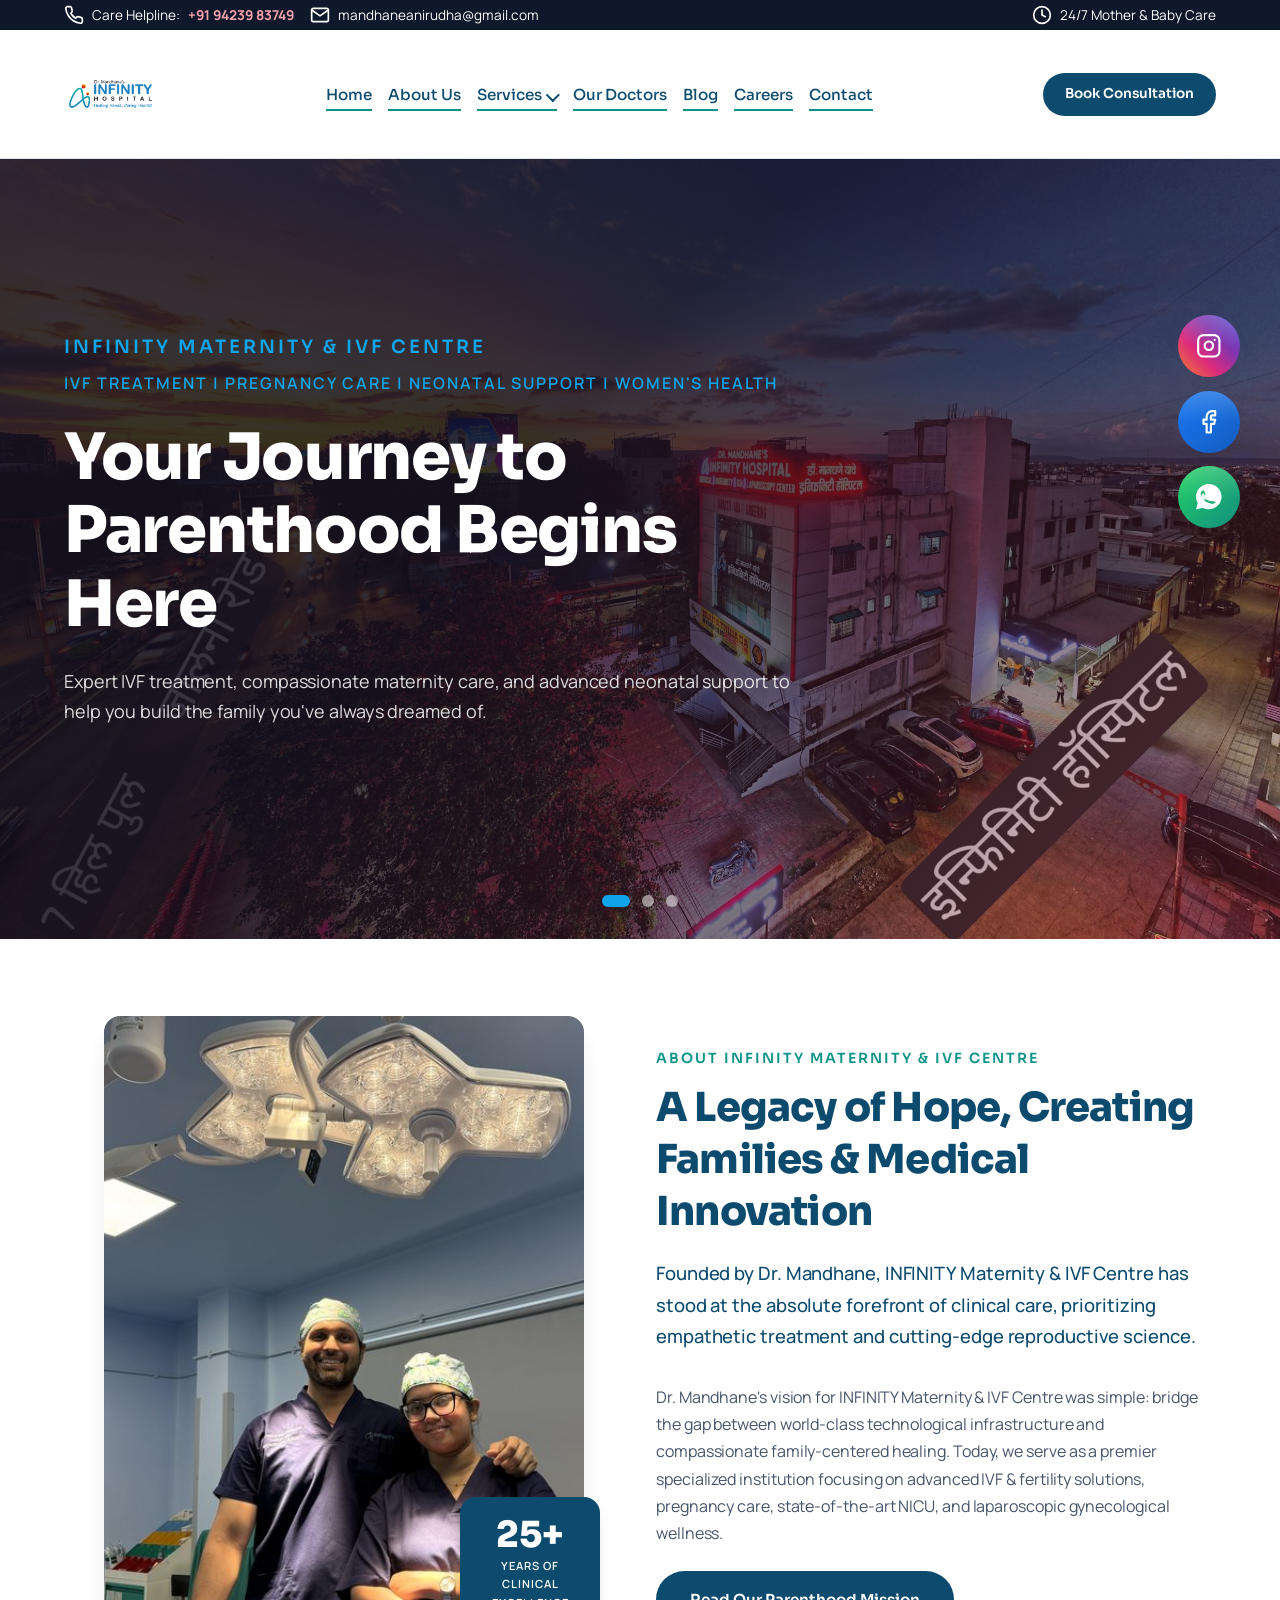
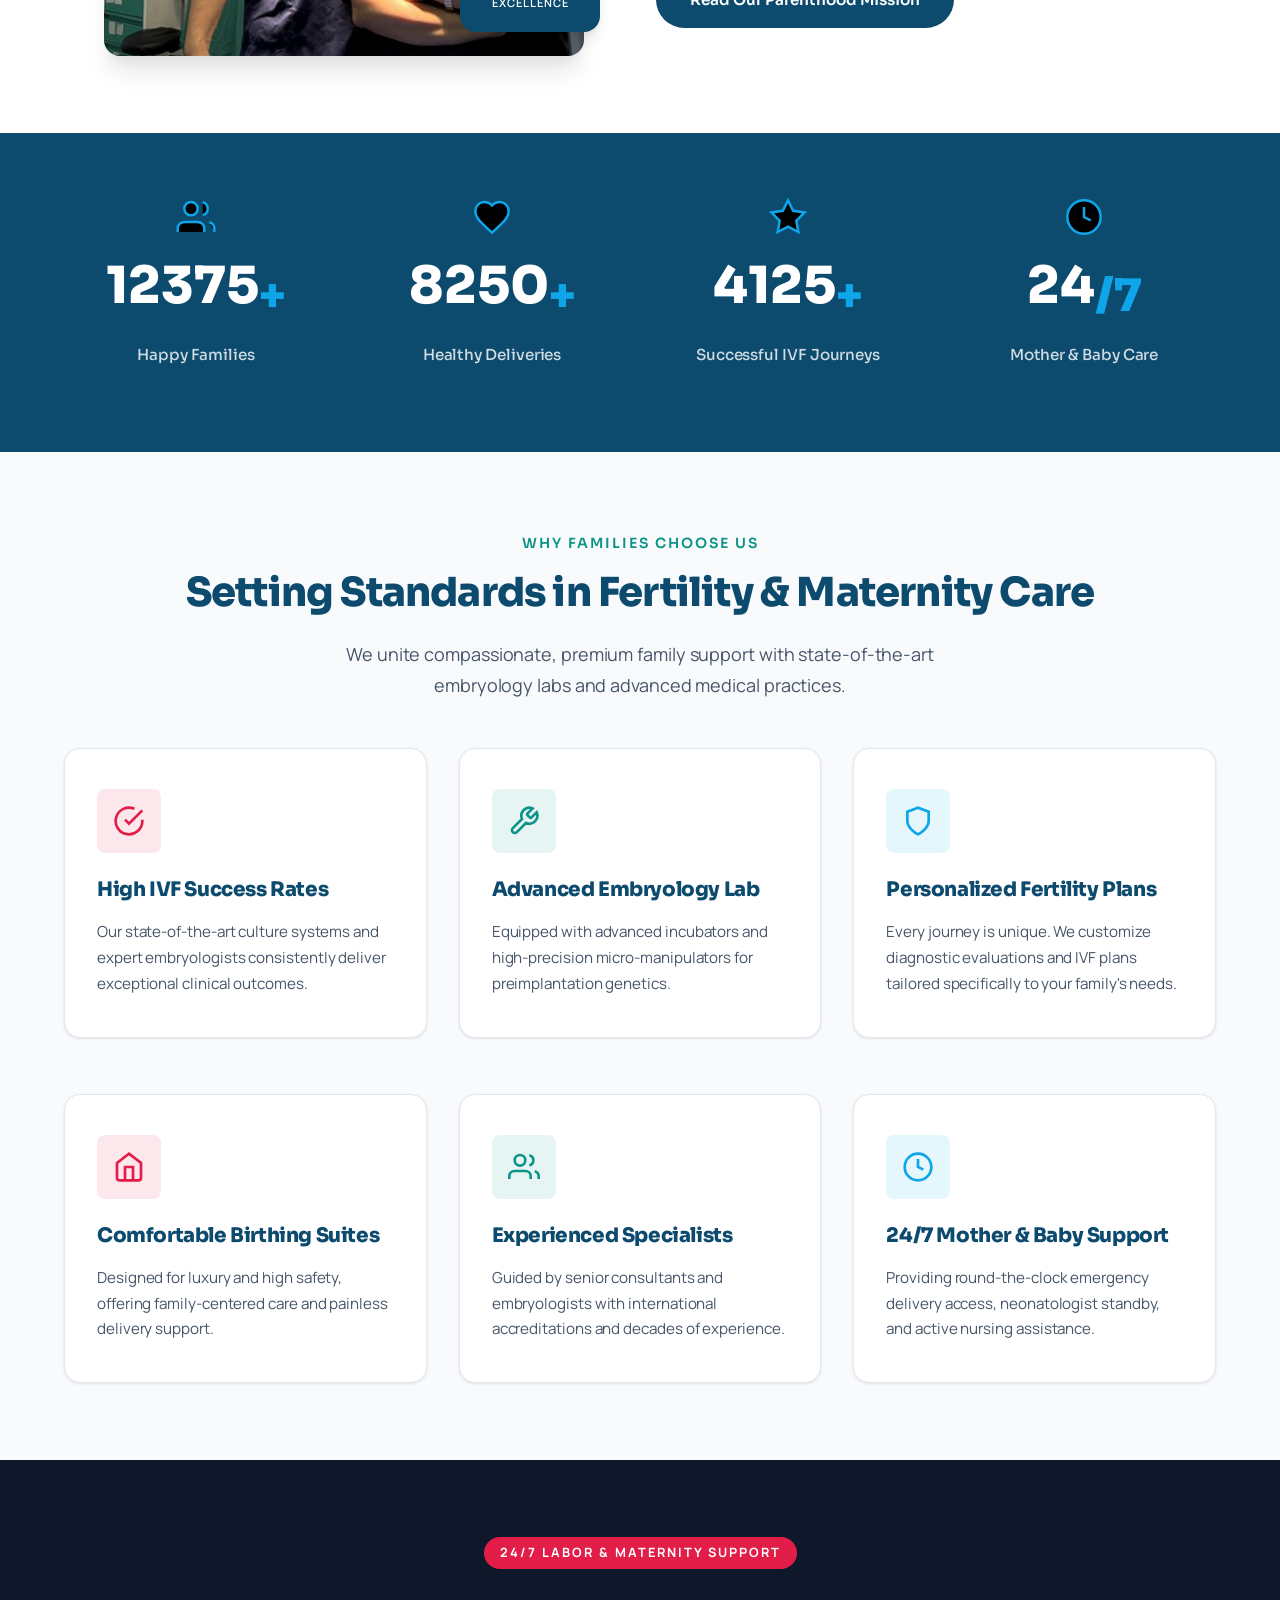
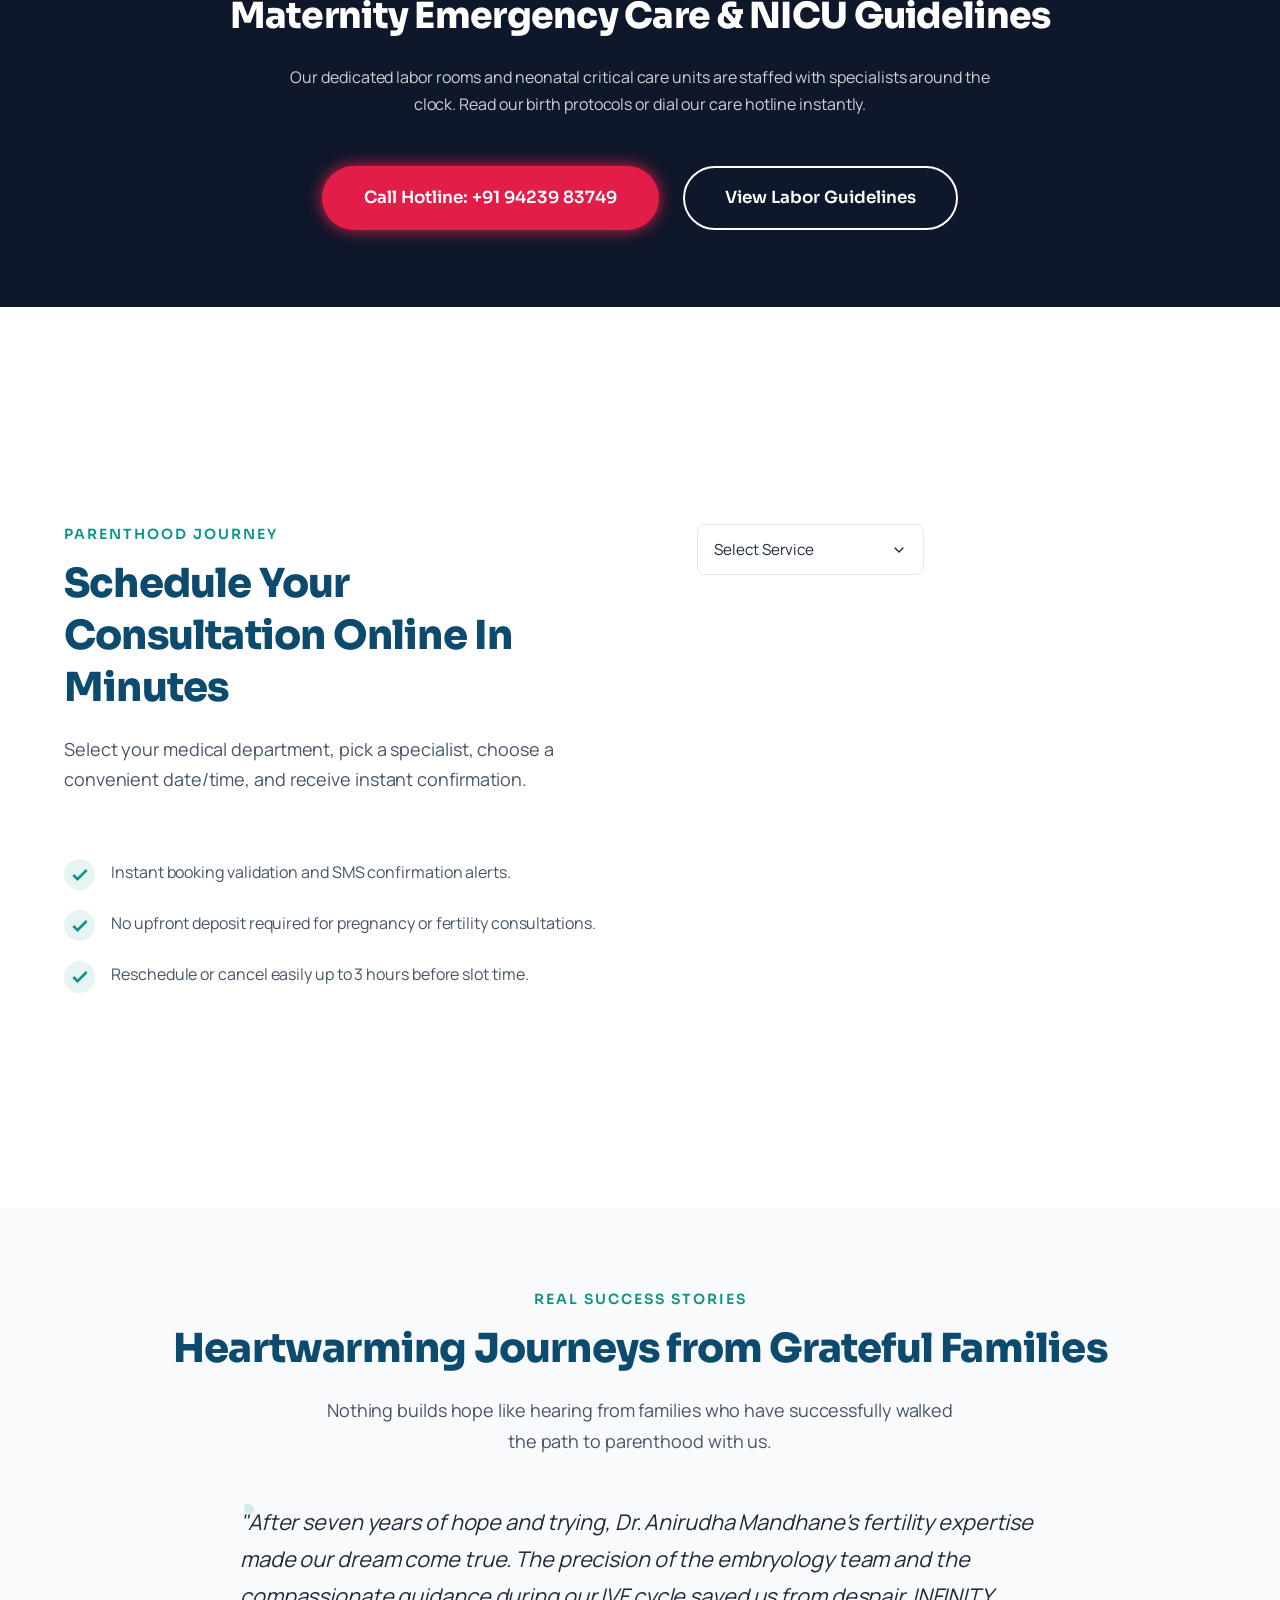
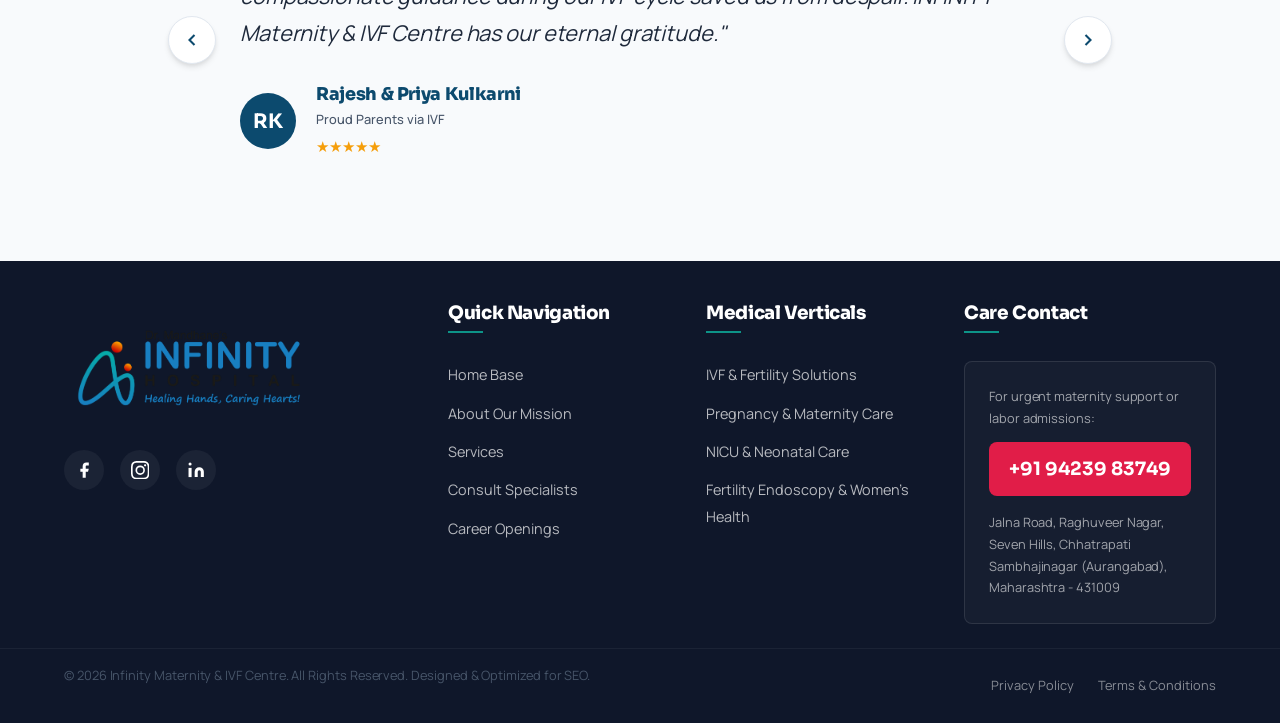
==== commit d77e866d: "changes are done" ====
--- a/INFINITY Hospital/index.html
+++ b/INFINITY Hospital/index.html
@@ -40,6 +40,8 @@
 
     <!-- Stylesheet -->
     <link rel="stylesheet" href="style.css">
+    <!-- Font Awesome 6 CDN -->
+    <link rel="stylesheet" href="https://cdnjs.cloudflare.com/ajax/libs/font-awesome/6.4.0/css/all.min.css">
 
     <!-- SEO Schema Markup (JSON-LD) -->
     <script type="application/ld+json">
@@ -92,14 +94,15 @@
 
 <body>
 
+
+
     <!-- TOP INFO BAR -->
     <div class="top-bar">
         <div class="container top-bar-content">
             <div class="top-contact-info">
                 <span class="info-item">
                     <svg class="icon" viewBox="0 0 24 24">
-                        <path
-                            d="M22 16.92v3a2 2 0 0 1-2.18 2 19.79 19.79 0 0 1-8.63-3.07 19.5 19.5 0 0 1-6-6 19.79 19.79 0 0 1-3.07-8.67A2 2 0 0 1 4.11 2h3a2 2 0 0 1 2 1.72 12.84 12.84 0 0 0 .7 2.81 2 2 0 0 1-.45 2.11L8.09 9.91a16 16 0 0 0 6 6l1.27-1.27a2 2 0 0 1 2.11-.45 12.84 12.84 0 0 0 2.81.7A2 2 0 0 1 22 16.92z" />
+                        <path d="M22 16.92v3a2 2 0 0 1-2.18 2 19.79 19.79 0 0 1-8.63-3.07 19.5 19.5 0 0 1-6-6 19.79 19.79 0 0 1-3.07-8.67A2 2 0 0 1 4.11 2h3a2 2 0 0 1 2 1.72 12.84 12.84 0 0 0 .7 2.81 2 2 0 0 1-.45 2.11L8.09 9.91a16 16 0 0 0 6 6l1.27-1.27a2 2 0 0 1 2.11-.45 12.84 12.84 0 0 0 2.81.7A2 2 0 0 1 22 16.92z" />
                     </svg>
                     Care Helpline: <a href="tel:+919423983749" class="emergency-link">+91 94239 83749</a>
                 </span>
@@ -135,7 +138,15 @@
             <nav class="nav-menu" id="navMenu">
                 <a href="index.html" class="nav-link active">Home</a>
                 <a href="about.html" class="nav-link">About Us</a>
-                <a href="specialties.html" class="nav-link">Specialties</a>
+                <div class="nav-dropdown">
+                    <a href="services.html" class="nav-link nav-link-dropdown" aria-haspopup="true" aria-expanded="false" id="servicesDropdownToggle">Services <span class="dropdown-chevron" aria-hidden="true"></span></a>
+                    <div class="dropdown-menu" role="menu" aria-labelledby="servicesDropdownToggle">
+                        <a href="services.html?filter=surgery" class="dropdown-item">IVF & Fertility</a>
+                        <a href="services.html?filter=maternity" class="dropdown-item">Pregnancy Care</a>
+                        <a href="services.html?filter=icu" class="dropdown-item">NICU & Neonatal Care</a>
+                        <a href="services.html?filter=laparoscopy" class="dropdown-item">Fertility Endoscopy</a>
+                    </div>
+                </div>
                 <a href="doctors.html" class="nav-link">Our Doctors</a>
                 <a href="blog.html" class="nav-link">Blog</a>
                 <a href="careers.html" class="nav-link">Careers</a>
@@ -145,38 +156,9 @@
             <!-- CTA & Burger Action Buttons -->
             <div class="nav-actions">
                 <a href="index.html#appointment" class="btn btn-primary btn-sm hide-tablet">Book Consultation</a>
-                <button class="burger-menu" id="burgerToggle" aria-label="Toggle Navigation">
-                    <span class="line"></span>
-                    <span class="line"></span>
-                    <span class="line"></span>
-                </button>
             </div>
         </div>
     </header>
-
-    <!-- MOBILE DRAWER MENU -->
-    <div class="mobile-drawer" id="mobileDrawer">
-        <div class="drawer-header">
-            <span class="brand-name">INFINITY MATERNITY & IVF CENTRE</span>
-            <button class="btn-close" id="drawerClose" aria-label="Close Navigation">&times;</button>
-        </div>
-        <nav class="drawer-nav">
-            <a href="index.html" class="drawer-link">Home</a>
-            <a href="about.html" class="drawer-link">About Us</a>
-            <a href="specialties.html" class="drawer-link">Specialties & Wards</a>
-            <a href="doctors.html" class="drawer-link">Our Doctors</a>
-            <a href="blog.html" class="drawer-link">Blog</a>
-            <a href="careers.html" class="drawer-link">Careers</a>
-            <a href="contact.html" class="drawer-link">Contact Us</a>
-            <div class="drawer-cta-wrapper">
-                <a href="index.html#appointment" class="btn btn-primary btn-block drawer-booking-btn">Book
-                    Consultation</a>
-                <a href="tel:+919423983749" class="btn btn-danger btn-block text-center mt-2">Helpline: +91 94239
-                    83749</a>
-            </div>
-        </nav>
-    </div>
-    <div class="drawer-overlay" id="drawerOverlay"></div>
 
     <main>
         <!-- HERO BANNER SECTION -->
@@ -209,10 +191,7 @@
                         support to help you build the family you've always dreamed of.</p>
 
 
-
-
-                </div>
-
+                </div>
 
             </div>
 
@@ -450,15 +429,29 @@
                             <!-- Department and Doctor Select Grid -->
                             <div class="form-group-row">
                                 <div class="form-group">
-                                    <label for="bookingDepartment">Select Service <span class="req">*</span></label>
-                                    <select id="bookingDepartment" name="department" required>
-                                        <option value="" disabled selected>-- Choose Service --</option>
-                                        <option value="surgery">IVF & Fertility Solutions</option>
-                                        <option value="maternity">Pregnancy & Maternity Care</option>
-                                        <option value="icu">NICU & Neonatal Care</option>
-                                        <option value="laparoscopy">Fertility Endoscopy & Women's Health</option>
+                                    <label for="bookingDepartment">Services <span class="req">*</span></label>
+                                    <!-- Custom Select Wrapper -->
+                                    <div class="custom-select-wrapper">
+                                        <div class="custom-select-trigger" tabindex="0" role="combobox" aria-haspopup="listbox" aria-expanded="false" aria-controls="booking-custom-options-list">
+                                            <span>Select Service</span>
+                                            <svg class="chevron-icon" viewBox="0 0 24 24"><path d="M6 9l6 6 6-6" fill="none" stroke="currentColor" stroke-width="2" stroke-linecap="round" stroke-linejoin="round"/></svg>
+                                        </div>
+                                        <div class="custom-options-container" id="booking-custom-options-list" role="listbox">
+                                            <div class="custom-option" data-value="IVF & Fertility" role="option">IVF & Fertility</div>
+                                            <div class="custom-option" data-value="Pregnancy Care" role="option">Pregnancy Care</div>
+                                            <div class="custom-option" data-value="NICU & Neonatal Care" role="option">NICU & Neonatal Care</div>
+                                            <div class="custom-option" data-value="Fertility Endoscopy" role="option">Fertility Endoscopy</div>
+                                        </div>
+                                    </div>
+                                    <!-- Hidden select backing element -->
+                                    <select id="bookingDepartment" name="department" required style="display: none;">
+                                        <option value="" disabled selected>Select Service</option>
+                                        <option value="IVF & Fertility">IVF & Fertility</option>
+                                        <option value="Pregnancy Care">Pregnancy Care</option>
+                                        <option value="NICU & Neonatal Care">NICU & Neonatal Care</option>
+                                        <option value="Fertility Endoscopy">Fertility Endoscopy</option>
                                     </select>
-                                    <span class="error-msg" id="errDepartment">Please select a service category.</span>
+                                    <span class="error-msg" id="errDepartment">Please select a service.</span>
                                 </div>
 
                                 <div class="form-group">
@@ -506,7 +499,7 @@
                                 <div class="form-group">
                                     <label for="bookingPhone">Phone Number <span class="req">*</span></label>
                                     <input type="tel" id="bookingPhone" name="phone" placeholder="Enter 10-digit number"
-                                        required>
+                                        maxlength="10" inputmode="numeric" pattern="[0-9]{10}" required>
                                     <span class="error-msg" id="errPhone">Please enter a valid 10-digit phone
                                         number.</span>
                                 </div>
@@ -630,6 +623,8 @@
             </div>
         </section>
     </main>
+
+    <!-- standalone whatsapp-fab removed to avoid duplication; social icons use .floating-actions -->
 
     <!-- FOOTER -->
     <footer class="main-footer">
@@ -663,7 +658,7 @@
                 <ul class="footer-links">
                     <li><a href="index.html">Home Base</a></li>
                     <li><a href="about.html">About Our Mission</a></li>
-                    <li><a href="specialties.html">Specialties & Wards</a></li>
+                    <li><a href="services.html">Services</a></li>
                     <li><a href="doctors.html">Consult Specialists</a></li>
                     <li><a href="careers.html">Career Openings</a></li>
                 </ul>
@@ -672,13 +667,13 @@
             <div class="footer-col">
                 <h4>Medical Verticals</h4>
                 <ul class="footer-links">
-                    <li><a href="specialties.html?filter=surgery" class="dept-footer-link" data-filter="surgery">IVF &
+                    <li><a href="services.html?filter=surgery" class="dept-footer-link" data-filter="surgery">IVF &
                             Fertility Solutions</a></li>
-                    <li><a href="specialties.html?filter=maternity" class="dept-footer-link"
+                    <li><a href="services.html?filter=maternity" class="dept-footer-link"
                             data-filter="maternity">Pregnancy & Maternity Care</a></li>
-                    <li><a href="specialties.html?filter=icu" class="dept-footer-link" data-filter="icu">NICU & Neonatal
+                    <li><a href="services.html?filter=icu" class="dept-footer-link" data-filter="icu">NICU & Neonatal
                             Care</a></li>
-                    <li><a href="specialties.html?filter=laparoscopy" class="dept-footer-link"
+                    <li><a href="services.html?filter=laparoscopy" class="dept-footer-link"
                             data-filter="laparoscopy">Fertility Endoscopy & Women's Health</a></li>
                 </ul>
             </div>
@@ -745,12 +740,7 @@
 
     </div>
 
-    <!-- Scroll to Top Button -->
-    <button class="scroll-top-btn" id="scrollTopBtn" aria-label="Scroll to Top">
-        <svg viewBox="0 0 24 24">
-            <polyline points="18 15 12 9 6 15" />
-        </svg>
-    </button>
+    <!-- Scroll to Top Button removed to avoid overlap with WhatsApp FAB -->
 
     <!-- DYNAMIC DIALOG MODALS -->
     <!-- Book Consultation Modal -->
@@ -765,14 +755,58 @@
                 <div class="form-group-row">
                     <div class="form-group">
                         <label for="modalBookingDepartment">Select Service <span class="req">*</span></label>
-                        <select id="modalBookingDepartment" name="department" required>
-                            <option value="" disabled selected>-- Choose Service --</option>
-                            <option value="surgery">IVF & Fertility Solutions</option>
-                            <option value="maternity">Pregnancy & Maternity Care</option>
-                            <option value="icu">NICU & Neonatal Care</option>
-                            <option value="laparoscopy">Fertility Endoscopy & Women's Health</option>
+                        <!-- Custom Select Wrapper -->
+                        <div class="custom-select-wrapper">
+                            <div class="custom-select-trigger" tabindex="0" role="combobox" aria-haspopup="listbox" aria-expanded="false" aria-controls="modal-custom-options-list">
+                                <span>Select Service</span>
+                                <svg class="chevron-icon" viewBox="0 0 24 24"><path d="M6 9l6 6 6-6" fill="none" stroke="currentColor" stroke-width="2" stroke-linecap="round" stroke-linejoin="round"/></svg>
+                            </div>
+                            <div class="custom-options-container" id="modal-custom-options-list" role="listbox">
+                                <div class="custom-option" data-value="Obstetrics" role="option">Obstetrics</div>
+                                <div class="custom-option" data-value="High Risk Pregnancy" role="option">High Risk Pregnancy</div>
+                                <div class="custom-option" data-value="Gynecology" role="option">Gynecology</div>
+                                <div class="custom-option" data-value="Laparoscopic Surgery" role="option">Laparoscopic Surgery</div>
+                                <div class="custom-option" data-value="Infertility Treatment" role="option">Infertility Treatment</div>
+                                <div class="custom-option" data-value="IVF" role="option">IVF</div>
+                                <div class="custom-option" data-value="Normal Delivery" role="option">Normal Delivery</div>
+                                <div class="custom-option" data-value="Caesarean Section" role="option">Caesarean Section</div>
+                                <div class="custom-option" data-value="Hysteroscopy" role="option">Hysteroscopy</div>
+                                <div class="custom-option" data-value="Colposcopy" role="option">Colposcopy</div>
+                                <div class="custom-option" data-value="Family Planning" role="option">Family Planning</div>
+                                <div class="custom-option" data-value="Menopause Care" role="option">Menopause Care</div>
+                                <div class="custom-option" data-value="PCOS Treatment" role="option">PCOS Treatment</div>
+                                <div class="custom-option" data-value="Endometriosis" role="option">Endometriosis</div>
+                                <div class="custom-option" data-value="Fibroid Treatment" role="option">Fibroid Treatment</div>
+                                <div class="custom-option" data-value="Ovarian Cyst Treatment" role="option">Ovarian Cyst Treatment</div>
+                                <div class="custom-option" data-value="Antenatal Care" role="option">Antenatal Care</div>
+                                <div class="custom-option" data-value="Postnatal Care" role="option">Postnatal Care</div>
+                                <div class="custom-option" data-value="Neonatal Care" role="option">Neonatal Care</div>
+                            </div>
+                        </div>
+                        <!-- Hidden select backing element -->
+                        <select id="modalBookingDepartment" name="department" required style="display: none;">
+                            <option value="" disabled selected>Select Service</option>
+                            <option value="Obstetrics">Obstetrics</option>
+                            <option value="High Risk Pregnancy">High Risk Pregnancy</option>
+                            <option value="Gynecology">Gynecology</option>
+                            <option value="Laparoscopic Surgery">Laparoscopic Surgery</option>
+                            <option value="Infertility Treatment">Infertility Treatment</option>
+                            <option value="IVF">IVF</option>
+                            <option value="Normal Delivery">Normal Delivery</option>
+                            <option value="Caesarean Section">Caesarean Section</option>
+                            <option value="Hysteroscopy">Hysteroscopy</option>
+                            <option value="Colposcopy">Colposcopy</option>
+                            <option value="Family Planning">Family Planning</option>
+                            <option value="Menopause Care">Menopause Care</option>
+                            <option value="PCOS Treatment">PCOS Treatment</option>
+                            <option value="Endometriosis">Endometriosis</option>
+                            <option value="Fibroid Treatment">Fibroid Treatment</option>
+                            <option value="Ovarian Cyst Treatment">Ovarian Cyst Treatment</option>
+                            <option value="Antenatal Care">Antenatal Care</option>
+                            <option value="Postnatal Care">Postnatal Care</option>
+                            <option value="Neonatal Care">Neonatal Care</option>
                         </select>
-                        <span class="error-msg" id="modalErrDepartment">Please select a service category.</span>
+                        <span class="error-msg" id="modalErrDepartment">Please select a service.</span>
                     </div>
 
                     <div class="form-group">
@@ -821,7 +855,7 @@
                     <div class="form-group">
                         <label for="modalBookingPhone">Phone Number <span class="req">*</span></label>
                         <input type="tel" id="modalBookingPhone" name="phone" placeholder="Enter 10-digit number"
-                            required>
+                            maxlength="10" inputmode="numeric" pattern="[0-9]{10}" required>
                         <span class="error-msg" id="modalErrPhone">Please enter a valid 10-digit phone number.</span>
                     </div>
 
--- a/INFINITY Hospital/style.css
+++ b/INFINITY Hospital/style.css
@@ -318,7 +318,7 @@
 .top-bar {
     background-color: var(--dark-bg);
     color: var(--white);
-    padding: 0.5rem 0;
+    padding: 0.25rem 0;
     font-size: 0.85rem;
 }
 
@@ -326,12 +326,14 @@
     display: flex;
     justify-content: space-between;
     align-items: center;
+    flex-wrap: wrap;
+    gap: 0.55rem;
 }
 
 .top-contact-info,
 .top-social-hours {
     display: flex;
-    gap: 1.5rem;
+    gap: 1rem;
 }
 
 .info-item {
@@ -358,7 +360,7 @@
 
 /* --- Navigation Header --- */
 .main-header {
-    background-color: rgba(255, 255, 255, 0.95);
+    background-color: rgba(255, 255, 255, 0.98);
     backdrop-filter: blur(10px);
     -webkit-backdrop-filter: blur(10px);
     border-bottom: 1px solid var(--border-color);
@@ -366,7 +368,9 @@
     top: 0;
     z-index: 1000;
     transition: var(--transition);
-    height: 80px;
+    min-height: 80px;
+    height: auto;
+    padding: 0.25rem 0;
     display: flex;
     align-items: center;
 }
@@ -376,6 +380,7 @@
     justify-content: space-between;
     align-items: center;
     width: 100%;
+    gap: 0.8rem;
 }
 
 .logo {
@@ -386,23 +391,22 @@
     gap: 0.5rem;
 }
 
-.logo-img {
-    height: 210px;
-    max-height: 210px;
+.main-header .logo-img {
     width: auto;
-    object-fit: contain;
-    margin: -65px 0;
-}
-
-.brand-col .logo-img {
-    height: 472px;
-    max-height: 472px;
-    width: auto;
-    object-fit: contain;
-    margin: -147px 0;
-}
-
-.logo-text {
+        height: 120px;
+        max-height: 120px;
+        max-width: 300px;
+        object-fit: contain;
+        margin: 0;
+    }
+
+    .brand-col .logo-img {
+        height: 120px;
+        max-height: 120px;
+        width: auto;
+        object-fit: contain;
+        margin: 0;
+    }
     display: flex;
     flex-direction: column;
     line-height: 1.1;
@@ -424,7 +428,15 @@
 
 .nav-menu {
     display: flex;
-    gap: 1.75rem;
+    flex-wrap: wrap;
+    align-items: center;
+    gap: 1rem;
+}
+
+.nav-actions {
+    display: flex;
+    align-items: center;
+    gap: 0.7rem;
 }
 
 .nav-link {
@@ -434,7 +446,7 @@
     font-size: 0.95rem;
     font-family: var(--font-heading);
     position: relative;
-    padding: 0.5rem 0;
+    padding: 0.25rem 0;
     transition: var(--transition);
 }
 
@@ -459,116 +471,77 @@
     width: 100%;
 }
 
-.nav-actions {
-    display: flex;
-    align-items: center;
-    gap: 1rem;
-}
-
-.burger-menu {
-    background: none;
-    border: none;
-    cursor: pointer;
-    display: none;
-    flex-direction: column;
-    gap: 5px;
-    padding: 0.5rem;
-    z-index: 1001;
-}
-
-.burger-menu .line {
-    width: 25px;
-    height: 3px;
-    background-color: var(--primary-color);
-    border-radius: 3px;
-    transition: var(--transition);
-}
-
-/* Mobile Drawer */
-.mobile-drawer {
-    position: fixed;
-    top: 0;
-    right: -320px;
-    width: 320px;
-    height: 100vh;
-    background-color: var(--white);
-    z-index: 1100;
-    box-shadow: var(--shadow-xl);
-    transition: var(--transition);
-    padding: 2rem 1.5rem;
-    display: flex;
-    flex-direction: column;
-}
-
-.mobile-drawer.open {
-    right: 0;
-}
-
-.drawer-header {
-    display: flex;
-    justify-content: space-between;
-    align-items: center;
-    margin-bottom: 2rem;
-    border-bottom: 1px solid var(--border-color);
-    padding-bottom: 1rem;
-}
-
-.drawer-header .brand-name {
-    font-size: 1.15rem;
-    color: var(--primary-color);
-}
-
-.btn-close {
-    background: none;
-    border: none;
-    font-size: 2rem;
-    cursor: pointer;
-    color: var(--light-text);
-}
-
-.drawer-nav {
-    display: flex;
-    flex-direction: column;
-    gap: 1.25rem;
-}
-
-.drawer-link {
-    text-decoration: none;
-    color: var(--dark-text);
-    font-size: 1.1rem;
-    font-family: var(--font-heading);
-    font-weight: 500;
-    padding-bottom: 0.25rem;
-    border-bottom: 1px solid transparent;
-}
-
-.drawer-link:hover {
-    color: var(--primary-color);
-    border-bottom-color: var(--secondary-color);
-}
-
-.drawer-cta-wrapper {
-    margin-top: auto;
-    padding-top: 2rem;
-}
-
-.drawer-overlay {
-    position: fixed;
-    top: 0;
-    left: 0;
-    width: 100vw;
-    height: 100vh;
-    background-color: rgba(15, 23, 42, 0.4);
-    z-index: 1050;
-    opacity: 0;
-    visibility: hidden;
-    transition: var(--transition);
-}
-
-.drawer-overlay.active {
-    opacity: 1;
-    visibility: visible;
-}
+    .nav-dropdown {
+        position: relative;
+    }
+
+    .nav-link-dropdown {
+        display: inline-flex;
+        align-items: center;
+        gap: 0.35rem;
+    }
+
+    .dropdown-chevron {
+        display: inline-block;
+        width: 0.6rem;
+        height: 0.6rem;
+        border-right: 2px solid currentColor;
+        border-bottom: 2px solid currentColor;
+        transform: rotate(45deg);
+        transition: transform var(--transition);
+    }
+
+    .nav-dropdown:hover .dropdown-chevron,
+    .nav-dropdown.show .dropdown-chevron {
+        transform: rotate(225deg);
+    }
+
+    .dropdown-menu {
+        position: absolute;
+        top: calc(100% + 0.75rem);
+        left: 0;
+        min-width: 220px;
+        background: var(--white);
+        border-radius: 1rem;
+        box-shadow: var(--shadow-xl);
+        padding: 0.4rem 0;
+        opacity: 0;
+        transform: translateY(-8px);
+        pointer-events: none;
+        visibility: hidden;
+        transition: opacity var(--transition), transform var(--transition), visibility var(--transition);
+        z-index: 1100;
+    }
+
+    .nav-dropdown:hover .dropdown-menu,
+    .nav-dropdown.show .dropdown-menu {
+        opacity: 1;
+        transform: translateY(0);
+        visibility: visible;
+        pointer-events: auto;
+    }
+
+    .dropdown-item {
+        display: block;
+        padding: 0.75rem 1rem;
+        color: var(--dark-text);
+        font-weight: 500;
+        text-decoration: none;
+        transition: background var(--transition), color var(--transition);
+    }
+
+    .dropdown-item:hover,
+    .dropdown-item:focus {
+        background: rgba(59, 130, 246, 0.08);
+        color: var(--primary-color);
+    }
+
+    .dropdown-item:focus-visible {
+        outline: 2px solid var(--primary-color);
+        outline-offset: 2px;
+    }
+
+
 
 /* --- Hero Section --- */
 .hero-section {
@@ -649,7 +622,300 @@
     margin-bottom: 2.5rem;
 }
 
-
+/* --- Hero Dashboard Appointment Card --- */
+.hero-dashboard-card {
+    background: rgba(255, 255, 255, 0.08);
+    backdrop-filter: blur(20px);
+    -webkit-backdrop-filter: blur(20px);
+    border: 1px solid rgba(255, 255, 255, 0.15);
+    border-radius: var(--border-radius);
+    padding: 1.5rem 2rem;
+    width: 100%;
+    max-width: 900px;
+    animation: fadeInUp 0.8s ease 0.4s both;
+}
+
+@keyframes fadeInUp {
+    from { opacity: 0; transform: translateY(20px); }
+    to   { opacity: 1; transform: translateY(0); }
+}
+
+.hero-dash-title {
+    font-family: var(--font-heading);
+    font-size: 1rem;
+    font-weight: 700;
+    color: var(--white);
+    margin-bottom: 1.25rem;
+    display: flex;
+    align-items: center;
+    gap: 0.5rem;
+    letter-spacing: 0.5px;
+}
+
+.hero-dash-title i {
+    color: var(--primary-light);
+    font-size: 1.1rem;
+}
+
+.hero-dash-fields {
+    display: grid;
+    grid-template-columns: 2fr 1.5fr 1fr auto;
+    gap: 1rem;
+    align-items: end;
+}
+
+.hero-dash-field label {
+    display: block;
+    font-size: 0.75rem;
+    font-weight: 600;
+    text-transform: uppercase;
+    letter-spacing: 1px;
+    color: rgba(255, 255, 255, 0.7);
+    margin-bottom: 0.45rem;
+    font-family: var(--font-heading);
+}
+
+/* Override custom-select styles inside hero dashboard */
+.hero-dashboard-card .custom-select-trigger {
+    background-color: rgba(255, 255, 255, 0.1);
+    border-color: rgba(255, 255, 255, 0.2);
+    color: var(--white);
+    font-size: 0.9rem;
+    padding: 0.7rem 1rem;
+}
+
+.hero-dashboard-card .custom-select-trigger:focus,
+.hero-dashboard-card .custom-select-wrapper.open .custom-select-trigger {
+    border-color: var(--primary-light);
+    box-shadow: 0 0 0 3px rgba(14, 165, 233, 0.25);
+}
+
+.hero-dashboard-card .custom-select-trigger .chevron-icon {
+    stroke: rgba(255, 255, 255, 0.7);
+}
+
+.hero-dashboard-card .custom-options-container {
+    max-height: 220px;
+    border-radius: 12px;
+    box-shadow: 0 12px 40px rgba(0, 0, 0, 0.35);
+    border: 1px solid var(--border-color);
+}
+
+/* --- Custom Select (Premium) --- */
+.custom-select-wrapper {
+    position: relative;
+    width: 100%;
+    display: inline-block;
+    font-family: var(--font-body);
+}
+
+.custom-select-trigger {
+    display: flex;
+    align-items: center;
+    justify-content: space-between;
+    gap: 0.75rem;
+    cursor: pointer;
+    border: 1px solid rgba(0,0,0,0.06);
+    border-radius: 12px;
+    background: var(--white);
+    padding: 0.7rem 0.95rem;
+    transition: var(--transition);
+    min-height: 44px;
+}
+
+.custom-select-trigger span {
+    flex: 1 1 auto;
+    color: var(--dark-text);
+    font-size: 0.95rem;
+}
+
+.custom-select-trigger:focus {
+    outline: none;
+    box-shadow: 0 6px 24px rgba(12,74,110,0.12);
+}
+
+.chevron-icon {
+    width: 1.05rem;
+    height: 1.05rem;
+    transition: transform 0.28s ease;
+    flex-shrink: 0;
+}
+
+.custom-select-wrapper .custom-options-container {
+    position: absolute;
+    left: 0;
+    top: calc(100% + 0.5rem);
+    width: 100%;
+    background: var(--white);
+    color: var(--dark-text);
+    border-radius: 12px;
+    box-shadow: var(--shadow-lg);
+    border: 1px solid var(--border-color);
+    max-height: 300px;
+    overflow: auto;
+    opacity: 0;
+    transform-origin: top center;
+    transform: translateY(-6px) scaleY(0.98);
+    pointer-events: none;
+    transition: opacity 220ms cubic-bezier(.2,.9,.2,1), transform 220ms cubic-bezier(.2,.9,.2,1);
+    z-index: 2000;
+}
+
+.custom-select-wrapper.open .custom-options-container {
+    opacity: 1;
+    transform: translateY(0) scaleY(1);
+    pointer-events: auto;
+}
+
+.custom-select-wrapper.open .chevron-icon {
+    transform: rotate(-180deg);
+}
+
+.custom-option {
+    padding: 0.65rem 0.9rem;
+    cursor: pointer;
+    transition: background-color 160ms ease, color 160ms ease, transform 160ms ease;
+    font-size: 0.95rem;
+    display: flex;
+    align-items: center;
+    gap: 0.5rem;
+}
+
+.custom-option:hover {
+    background-color: rgba(14,165,233,0.06);
+    transform: translateX(3px);
+}
+
+.custom-option.selected {
+    background: linear-gradient(90deg, rgba(14,165,233,0.12), rgba(13,148,136,0.04));
+    color: var(--primary-color);
+    font-weight: 600;
+}
+
+.custom-option:focus {
+    outline: none;
+    background-color: rgba(14,165,233,0.08);
+}
+
+/* Ensure dropdown stays within viewport on small screens */
+@media (max-width: 600px) {
+    .custom-select-wrapper .custom-options-container {
+        max-height: 260px;
+    }
+}
+
+/* standalone whatsapp-fab styles removed to avoid duplication with .floating-actions */
+
+/* Hero-specific custom select appearance (glass, white text) */
+.hero-dashboard-card .custom-select-trigger {
+    background-color: rgba(255, 255, 255, 0.06) !important;
+    color: rgba(255,255,255,0.95) !important;
+    border-color: rgba(255,255,255,0.12) !important;
+}
+.hero-dashboard-card .custom-select-trigger span {
+    color: rgba(255,255,255,0.95) !important;
+}
+.hero-dashboard-card .custom-select-trigger .chevron-icon {
+    stroke: rgba(255,255,255,0.9);
+}
+.hero-dashboard-card .custom-options-container {
+    background: var(--white);
+    color: var(--dark-text);
+}
+
+/* Compact hero service select styling (integrates into hero content without layout shifts) */
+.hero-service-select-wrapper { max-width: 360px; margin-top: 0.5rem; }
+.hero-service-select-wrapper .custom-select-trigger {
+    background-color: rgba(255, 255, 255, 0.06);
+    color: rgba(255,255,255,0.95);
+    border-color: rgba(255,255,255,0.12);
+    padding: 0.6rem 0.9rem;
+    border-radius: 10px;
+}
+.hero-service-select-wrapper .chevron-icon { stroke: rgba(255,255,255,0.9); }
+.hero-service-select-wrapper .custom-options-container { background: var(--white); color: var(--dark-text); }
+
+@media (max-width: 768px) {
+    .hero-service-select-wrapper { max-width: 100%; }
+}
+.hero-dash-input {
+    width: 100%;
+    padding: 0.7rem 1rem;
+    border-radius: var(--border-radius-sm);
+    border: 1px solid rgba(255, 255, 255, 0.2);
+    background-color: rgba(255, 255, 255, 0.1);
+    color: var(--white);
+    font-family: var(--font-body);
+    font-size: 0.9rem;
+    transition: var(--transition);
+    outline: none;
+    -webkit-appearance: none;
+    appearance: none;
+}
+
+.hero-dash-input:focus {
+    border-color: var(--primary-light);
+    box-shadow: 0 0 0 3px rgba(14, 165, 233, 0.25);
+}
+
+.hero-dash-input option {
+    background-color: var(--dark-bg);
+    color: var(--white);
+}
+
+/* Date input color fix for webkit */
+.hero-dashboard-card input[type="date"]::-webkit-calendar-picker-indicator {
+    filter: invert(1);
+    cursor: pointer;
+}
+
+.hero-dash-book-btn {
+    width: 100%;
+    padding: 0.75rem 1.75rem;
+    font-size: 0.95rem;
+    font-weight: 700;
+    white-space: nowrap;
+    display: flex;
+    align-items: center;
+    justify-content: center;
+    gap: 0.5rem;
+    border-radius: var(--border-radius-sm);
+}
+
+.hero-dash-book-btn i {
+    font-size: 0.85rem;
+    transition: transform 0.3s ease;
+}
+
+.hero-dash-book-btn:hover i {
+    transform: translateX(4px);
+}
+
+/* Responsive: Tablet */
+@media (max-width: 992px) {
+    .hero-dash-fields {
+        grid-template-columns: 1fr 1fr;
+    }
+
+    .hero-dash-cta-field {
+        grid-column: 1 / -1;
+    }
+}
+
+/* Responsive: Mobile */
+@media (max-width: 600px) {
+    .hero-dashboard-card {
+        padding: 1.25rem 1.25rem;
+    }
+
+    .hero-dash-fields {
+        grid-template-columns: 1fr;
+    }
+
+    .hero-dash-cta-field {
+        grid-column: auto;
+    }
+}
 
 
 
@@ -1106,6 +1372,72 @@
     align-items: center;
     gap: 0.5rem;
 }
+
+/* --- Premium Floating Social Actions (Circular Gradient Icons) --- */
+.floating-actions {
+    position: fixed;
+    right: 20px;
+    top: 35%;
+    display: flex;
+    flex-direction: column;
+    gap: 14px;
+    align-items: center;
+    z-index: 6000;
+    pointer-events: auto;
+}
+
+.floating-actions .float-btn {
+    width: 62px;
+    height: 62px;
+    border-radius: 50%;
+    display: inline-flex;
+    align-items: center;
+    justify-content: center;
+    color: #fff;
+    text-decoration: none;
+    box-shadow: var(--shadow-premium);
+    transition: transform 220ms cubic-bezier(.2,.9,.2,1), box-shadow 220ms ease, opacity 220ms ease;
+    will-change: transform, box-shadow;
+}
+
+.floating-actions .float-btn i {
+    font-size: 22px;
+    line-height: 1;
+}
+
+.floating-actions .float-phone { background: linear-gradient(135deg,#0f172a 0%, #0c4a6e 100%); }
+.floating-actions .float-instagram { background: linear-gradient(45deg,#f58529 0%,#dd2a7b 35%,#8134af 65%,#515bd4 100%); }
+.floating-actions .float-facebook { background: linear-gradient(135deg,#1877f2 0%,#145dbf 100%); }
+.floating-actions .float-whatsapp { background: linear-gradient(135deg,#25D366 0%,#128C7E 100%); }
+
+.floating-actions .float-btn:hover,
+.floating-actions .float-btn:focus {
+    transform: scale(1.08);
+    box-shadow: 0 18px 40px rgba(15,23,42,0.18);
+}
+
+.floating-actions .float-btn:active {
+    transform: scale(0.98);
+}
+
+.floating-actions .float-tooltip { display: none; }
+
+/* Responsive: reduce size on tablet/mobile and move slightly inward */
+@media (max-width: 900px) {
+    .floating-actions { right: 14px; gap: 12px; }
+    .floating-actions .float-btn { width: 56px; height: 56px; }
+    .floating-actions .float-btn i { font-size: 20px; }
+}
+
+@media (max-width: 480px) {
+    .floating-actions { right: 12px; top: auto; bottom: 18px; flex-direction: column; }
+    .floating-actions .float-btn { width: 52px; height: 52px; }
+    .floating-actions .float-btn i { font-size: 18px; }
+}
+
+/* Fade when near footer (controlled by JS) */
+.floating-actions.near-footer { opacity: 0.75; transform: translateY(-6px); }
+
 
 .dept-points li::before {
     content: '\2022';
@@ -2818,21 +3150,36 @@
 
 /* Tablet Viewports (Max-width: 1024px) */
 @media (max-width: 1024px) {
-    .hide-tablet {
-        display: none !important;
-    }
-
-    .burger-menu {
-        display: flex;
+    .main-header {
+        position: relative;
+        min-height: auto;
+        padding: 0.85rem 0;
+    }
+
+    .nav-container {
+        flex-direction: column;
+        gap: 0.85rem;
+        align-items: center;
+        text-align: center;
     }
 
     .nav-menu {
-        display: none;
+        justify-content: center;
+        width: 100%;
+        gap: 0.9rem 1rem;
+    }
+
+    .nav-actions {
+        width: auto;
+        justify-content: center;
+        margin-top: 0.2rem;
     }
 
     .logo-img {
-        height: 50px;
-        max-height: 50px;
+        width: auto;
+        height: 80px;
+        max-height: 80px;
+        max-width: 240px;
         margin: 0;
     }
 
@@ -3015,8 +3362,19 @@
         display: none !important;
     }
 
-    .logo-img {
-        max-width: 130px;
+    .main-header .logo-img {
+        width: auto;
+        height: 60px;
+        max-height: 60px;
+        max-width: 180px;
+    }
+
+    .nav-menu {
+        gap: 0.7rem 0.9rem;
+    }
+
+    .nav-link {
+        font-size: 0.85rem;
     }
 
     .hero-headline {
@@ -3114,10 +3472,281 @@
     }
     body {
         font-size: 0.95rem;
-    }
-    
-    /* Mobile drawer safety max-width */
-    .mobile-drawer {
-        max-width: 100vw;
-    }
+    }}
+
+/* ==========================================================================
+   ADDED FOR SERVICES REDESIGN (Aarogyam-inspired UI/UX updates)
+   ========================================================================== */
+
+/* --- Custom Premium Footer Social Icons --- */
+.footer-social-links a {
+    position: relative;
+    overflow: hidden;
+    z-index: 1;
+}
+
+.footer-social-links a[aria-label="Facebook"]:hover {
+    background: #1877f2 !important;
+    color: var(--white) !important;
+    box-shadow: 0 6px 16px rgba(24, 119, 242, 0.45);
+    transform: translateY(-3px) scale(1.08);
+}
+
+.footer-social-links a[aria-label="Instagram"]:hover {
+    background: radial-gradient(circle at 30% 107%, #fdf497 0%, #fdf497 5%, #fd5949 45%,#d6249f 60%,#285AEB 90%) !important;
+    color: var(--white) !important;
+    box-shadow: 0 6px 16px rgba(220, 39, 67, 0.45);
+    transform: translateY(-3px) scale(1.08);
+}
+
+.footer-social-links a[aria-label="LinkedIn"]:hover {
+    background: #0077b5 !important;
+    color: var(--white) !important;
+    box-shadow: 0 6px 16px rgba(0, 119, 181, 0.45);
+    transform: translateY(-3px) scale(1.08);
+}
+
+/* --- Custom Vertical Select Component --- */
+.custom-select-wrapper {
+    position: relative;
+    width: 100%;
+}
+
+.custom-select-trigger {
+    display: flex;
+    justify-content: space-between;
+    align-items: center;
+    padding: 0.75rem 1rem;
+    background-color: var(--white);
+    border-radius: var(--border-radius-sm);
+    border: 1px solid var(--border-color);
+    font-family: var(--font-body);
+    font-size: 0.95rem;
+    color: var(--dark-text);
+    cursor: pointer;
+    outline: none;
+    transition: var(--transition);
+    user-select: none;
+}
+
+.custom-select-trigger:focus,
+.custom-select-wrapper.open .custom-select-trigger {
+    border-color: var(--primary-light);
+    box-shadow: 0 0 0 3px rgba(14, 165, 233, 0.15);
+}
+
+.custom-select-trigger .chevron-icon {
+    width: 1rem;
+    height: 1rem;
+    transition: transform 0.3s ease;
+}
+
+.custom-select-wrapper.open .chevron-icon {
+    transform: rotate(180deg);
+}
+
+.custom-options-container {
+    position: absolute;
+    top: calc(100% + 4px);
+    left: 0;
+    right: 0;
+    background-color: var(--white);
+    border-radius: var(--border-radius-sm);
+    border: 1px solid var(--border-color);
+    box-shadow: var(--shadow-lg);
+    z-index: 100;
+    max-height: 250px;
+    overflow-y: auto;
+    opacity: 0;
+    visibility: hidden;
+    transform: translateY(-8px);
+    transition: opacity 0.3s ease, transform 0.3s ease, visibility 0.3s ease;
+}
+
+/* Custom scrollbar for options list */
+.custom-options-container::-webkit-scrollbar {
+    width: 6px;
+}
+.custom-options-container::-webkit-scrollbar-track {
+    background: transparent;
+}
+.custom-options-container::-webkit-scrollbar-thumb {
+    background-color: rgba(71, 85, 105, 0.2);
+    border-radius: 3px;
+}
+.custom-options-container::-webkit-scrollbar-thumb:hover {
+    background-color: rgba(71, 85, 105, 0.4);
+}
+
+.custom-select-wrapper.open .custom-options-container {
+    opacity: 1;
+    visibility: visible;
+    transform: translateY(0);
+}
+
+.custom-option {
+    padding: 0.75rem 1rem;
+    font-size: 0.925rem;
+    font-family: var(--font-body);
+    color: var(--light-text);
+    cursor: pointer;
+    transition: var(--transition);
+}
+
+.custom-option:hover {
+    background-color: var(--light-bg);
+    color: var(--primary-hover);
+}
+
+.custom-option.selected {
+    background-color: rgba(12, 74, 110, 0.08);
+    color: var(--primary-color);
+    font-weight: 600;
+}
+
+/* --- Services Grid Section (services.html) --- */
+.services-section {
+    padding: var(--section-padding) 0;
+}
+
+.services-grid {
+    display: grid;
+    grid-template-columns: repeat(auto-fill, minmax(290px, 1fr));
+    gap: 2rem;
+    margin-top: 3rem;
+}
+
+.service-card {
+    background-color: var(--white);
+    border-radius: var(--border-radius);
+    padding: 2.2rem;
+    box-shadow: var(--shadow-sm);
+    border: 1px solid var(--border-color);
+    display: none;
+    flex-direction: column;
+    transition: var(--transition);
+    height: 100%;
+    position: relative;
+    overflow: hidden;
+}
+
+.service-card.show-card {
+    display: flex;
+    animation: fadeIn 0.5s ease;
+}
+
+.service-card::after {
+    content: '';
+    position: absolute;
+    bottom: 0;
+    left: 0;
+    width: 100%;
+    height: 4px;
+    background-color: transparent;
+    transition: var(--transition);
+}
+
+.service-card:hover {
+    transform: translateY(-8px);
+    box-shadow: var(--shadow-xl);
+}
+
+/* Sub-themes for cards matching their category color to look cohesive yet distinct */
+.service-card.theme-surgery:hover::after {
+    background-color: #8b5cf6;
+}
+.service-card.theme-maternity:hover::after {
+    background-color: var(--accent-color);
+}
+.service-card.theme-icu:hover::after {
+    background-color: var(--secondary-color);
+}
+.service-card.theme-laparoscopy:hover::after {
+    background-color: var(--primary-light);
+}
+
+.service-card:hover .service-card-icon-box.theme-surgery {
+    background-color: #8b5cf6;
+    color: var(--white);
+    box-shadow: 0 4px 14px rgba(139, 92, 246, 0.4);
+}
+.service-card:hover .service-card-icon-box.theme-maternity {
+    background-color: var(--accent-color);
+    color: var(--white);
+    box-shadow: 0 4px 14px rgba(225, 29, 72, 0.4);
+}
+.service-card:hover .service-card-icon-box.theme-icu {
+    background-color: var(--secondary-color);
+    color: var(--white);
+    box-shadow: 0 4px 14px rgba(13, 148, 136, 0.4);
+}
+.service-card:hover .service-card-icon-box.theme-laparoscopy {
+    background-color: var(--primary-light);
+    color: var(--white);
+    box-shadow: 0 4px 14px rgba(14, 165, 233, 0.4);
+}
+
+.service-card-icon-box {
+    width: 3.5rem;
+    height: 3.5rem;
+    border-radius: var(--border-radius-sm);
+    display: flex;
+    align-items: center;
+    justify-content: center;
+    margin-bottom: 1.5rem;
+    transition: var(--transition);
+}
+
+.service-card-icon-box.theme-surgery {
+    background-color: rgba(139, 92, 246, 0.1);
+    color: #8b5cf6;
+}
+.service-card-icon-box.theme-maternity {
+    background-color: rgba(225, 29, 72, 0.1);
+    color: var(--accent-color);
+}
+.service-card-icon-box.theme-icu {
+    background-color: rgba(13, 148, 136, 0.1);
+    color: var(--secondary-color);
+}
+.service-card-icon-box.theme-laparoscopy {
+    background-color: rgba(14, 165, 233, 0.1);
+    color: var(--primary-light);
+}
+
+.service-card-icon-box i {
+    font-size: 1.5rem;
+}
+
+.service-card h3 {
+    font-size: 1.25rem;
+    margin-bottom: 0.75rem;
+    color: var(--dark-text);
+}
+
+.service-card p {
+    font-size: 0.95rem;
+    color: var(--light-text);
+    line-height: 1.6;
+    margin-bottom: 1.5rem;
+    flex-grow: 1;
+}
+
+.service-card-footer {
+    display: flex;
+    justify-content: space-between;
+    align-items: center;
+    margin-top: auto;
+    width: 100%;
+}
+
+.service-learn-link {
+    font-size: 0.9rem;
+    font-weight: 700;
+    color: var(--primary-color);
+    text-decoration: none;
+    transition: var(--transition);
+}
+.service-learn-link:hover {
+    color: var(--primary-light);
 }
